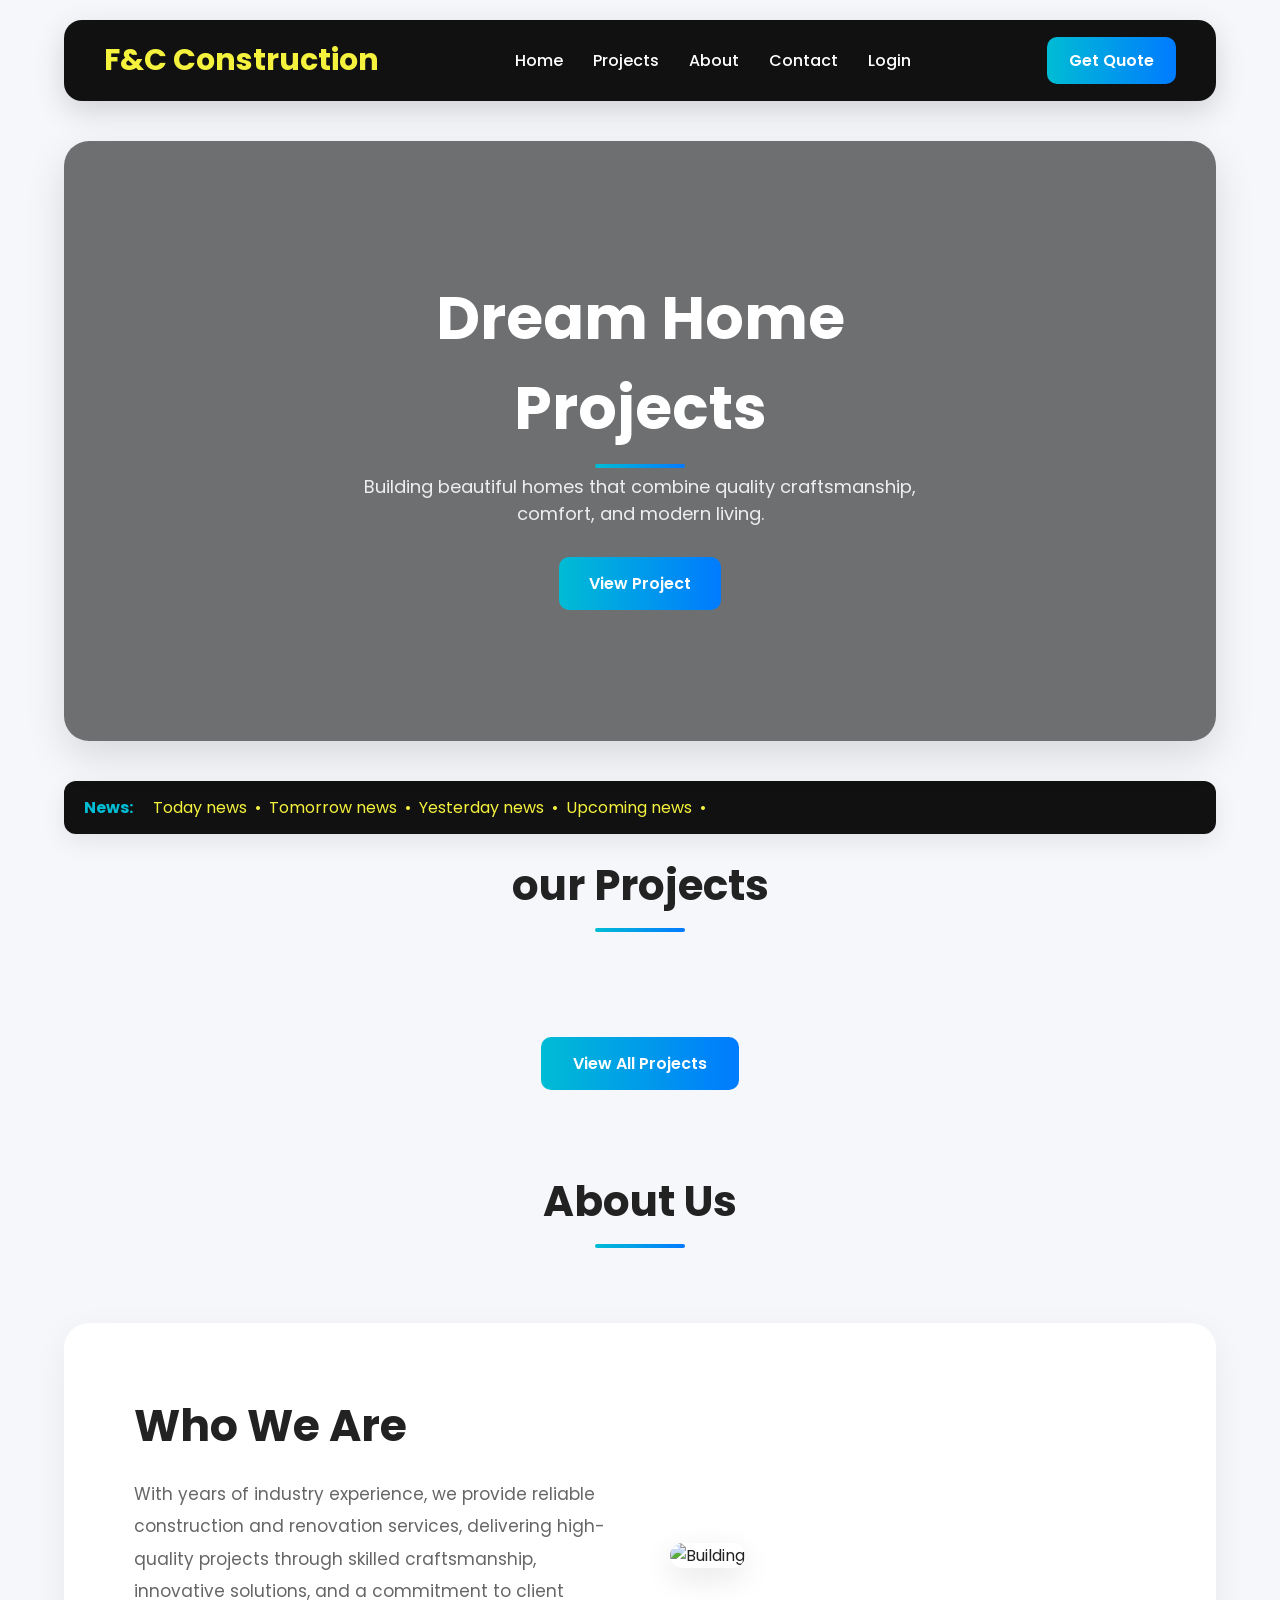
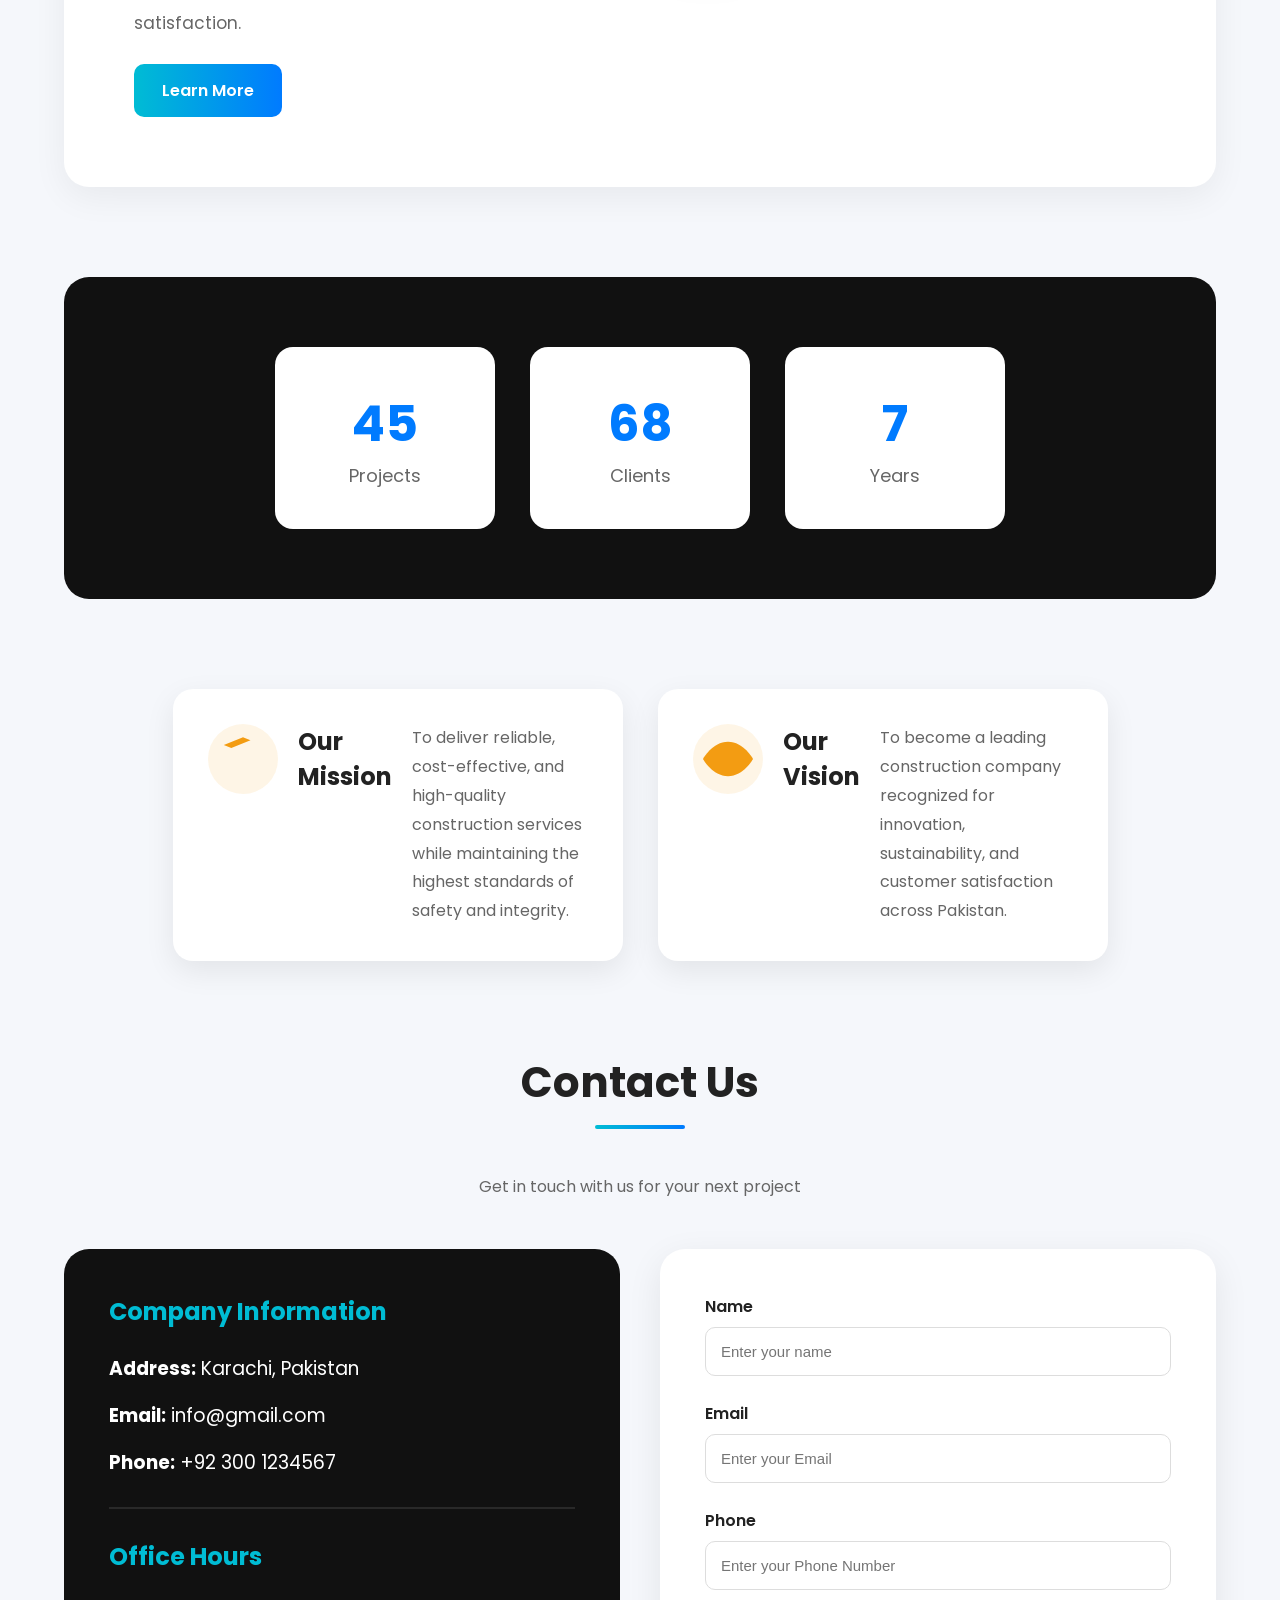
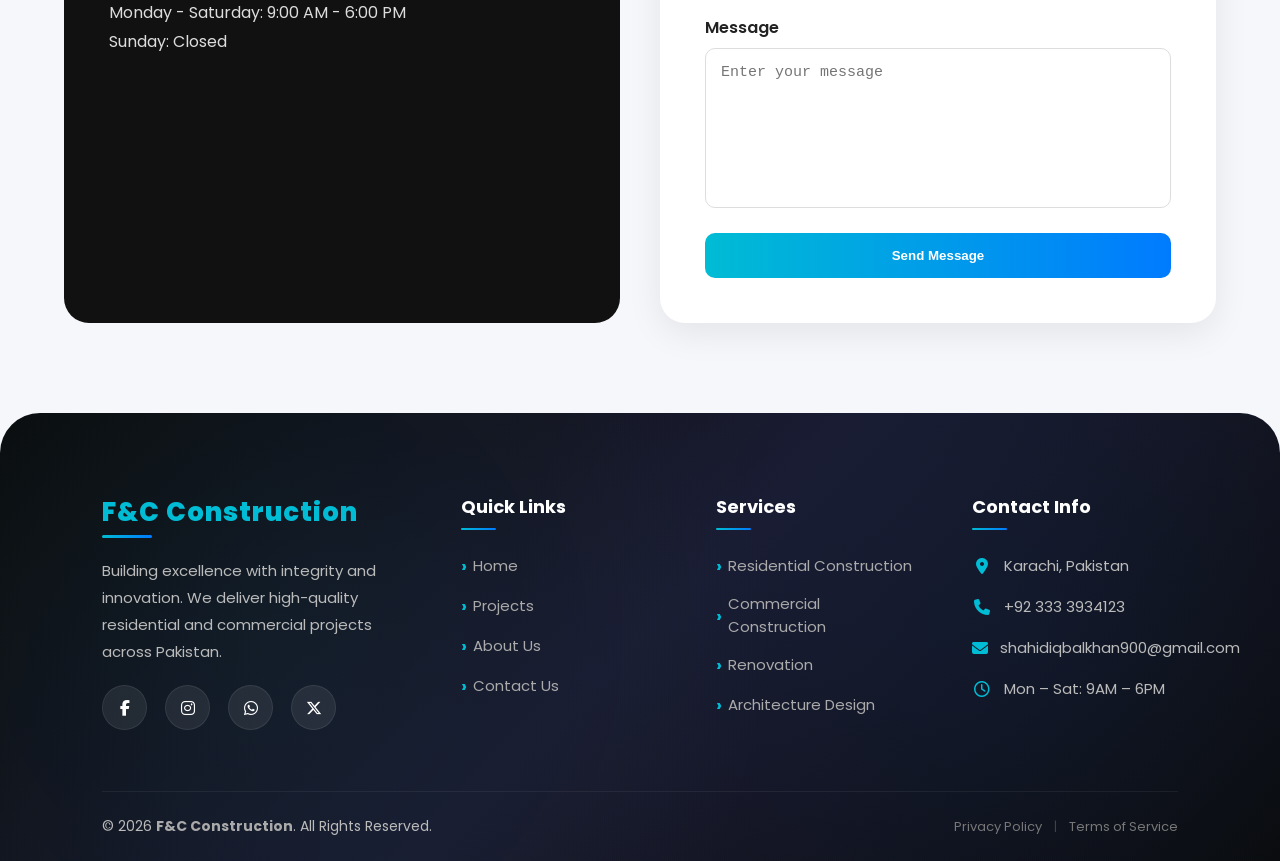
==== index.html @ 75acacaf "Add files via upload" ====
<!DOCTYPE html>
<html lang="en">
<head>
    <meta charset="UTF-8">
    <meta name="viewport" content="width=device-width, initial-scale=1.0">
    <link rel="stylesheet" href="https://cdnjs.cloudflare.com/ajax/libs/font-awesome/6.5.1/css/all.min.css">
    <link rel="stylesheet" href="css/style.css">
    <title>Document</title>
</head>
<body>
   <header class="header">

  <div class="logo">
    <a href="#">F&C Construction</a>
  </div>

  <nav class="nave-bar" id="mainNav">
    <ul>
      <li><a href="#home">Home</a></li>
      <li><a href="#our-Projects">Projects</a></li>
      <li><a href="#About-Us">About</a></li>
      <li><a href="#contect-us">Contact</a></li>
      <li id="adminNavItem" style="display:none"><a href="admin.html">Admin</a></li>
      <li id="loginNavItem"><a href="login.html" id="loginLink">Login</a></li>
      <li id="logoutNavItem" style="display:none"><a href="#" onclick="handleLogout(); return false;">Logout</a></li>
    </ul>
  </nav>

  <div class="header-btn">
    <a href="#contect-us" class="contact-btn">
      Get Quote
    </a>
  </div>

  <button class="hamburger" onclick="toggleNav()">&#9776;</button>

</header>

   <!--Hero Section start-->
    <div class="hero-container">
  <div class="carousel">

    <div class="slide active" style="background-image: url('img/building.jpg');">
      <div class="content">
        <h1>Dream Home Projects</h1>
        <p>Building beautiful homes that combine quality craftsmanship, comfort, and modern living.</p>
        <a href="#our-Projects" class="pro-btn">View Project</a>
      </div>
    </div>

    <div class="slide" style="background-image: url('img/tiling.jpg');">
      <div class="content">
        <h1>Premium Tiling Projects</h1>
        <p>Delivering flawless tile installations with precision, durability, and elegant design.</p>
        <a href="#our-Projects" class="pro-btn">View Project</a>
      </div>
    </div>

    <div class="slide" style="background-image: url('img/school.jpg');">
      <div class="content">
        <h1>Modern School Construction</h1>
        <p>Building safe, inspiring educational facilities that support learning and future growth.</p>
        <a href="#our-Projects" class="pro-btn">View Project</a>
      </div>
    </div>

    <div class="slide" style="background-image: url('img/style.jpg');">
      <div class="content">
        <h1>Elegant Home Decoration</h1>
        <p>Transforming living spaces with stylish designs, quality finishes, and lasting comfort.</p>
        <a href="#our-Projects" class="pro-btn">View Project</a>
      </div>
    </div>

    <div class="slide" style="background-image: url('img/home.jpg');">
      <div class="content">
        <h1>Modern Office Buildings</h1>
        <p>Creating efficient, professional workspaces designed for productivity and long-term value.</p>
        <a href="#our-Projects" class="pro-btn">View Project</a>
      </div>
    </div>

  </div>
</div>
    <!--Hero Section end-->
  <div class="news-ticker">
  <span class="label">News:</span>
  <div class="ticker-wrapper">
    <div class="ticker" id="newsTicker"></div>
  </div>
</div>

<!--Services section-->
<h1 id="our-Projects">our Projects</h1>
<div class="container-project" id="projectsContainer" data-limit="6"></div>
<div class="view-all-wrapper">
  <a href="projects.html" class="view-all-btn">View All Projects</a>
</div>


<h1 id="About-Us">About Us</h1>

<div class="container-about">
  <div class="left-side">
    <h2>Who We Are</h2>
    <p>
      With years of industry experience, we provide reliable construction and renovation services, delivering high-quality projects through skilled craftsmanship, innovative solutions, and a commitment to client satisfaction.
    </p>
    <a href="#" class="btn">Learn More</a>
  </div>

  <div class="right-side">
    <img src="img/building1.png" alt="Building">
  </div>

      
</div>

<div class="count">
  <div class="project">
    <h3 class="counter" data-target="100">0</h3>
    <p>Projects</p>
  </div>

  <div class="project">
    <h3 class="counter" data-target="150">0</h3>
    <p>Clients</p>
  </div>

  <div class="project">
    <h3 class="counter" data-target="15">0</h3>
    <p>Years</p>
  </div>
</div>

</div>

<div class="container-mission">

  <div class="card">
    <div class="icon">
      <!-- Mission Icon -->
      <svg xmlns="http://www.w3.org/2000/svg" width="50" height="50" fill="#f39c12" viewBox="0 0 16 16">
        <path d="M8.186 1.113a.5.5 0 0 0-.372 0L1.846 3.5l2.404.961L10.404 2l-2.218-.887z"/>
      </svg>
    </div>
    <h2>Our Mission</h2>
    <p>To deliver reliable, cost-effective, and high-quality construction services while maintaining the highest standards of safety and integrity.</p>
  </div>

  <div class="card">
    <div class="icon">
      <!-- Vision Icon -->
      <svg xmlns="http://www.w3.org/2000/svg" width="50" height="50" fill="#f39c12" viewBox="0 0 16 16">
        <path d="M16 8s-3-5.5-8-5.5S0 8 0 8s3 5.5 8 5.5S16 8 16 8z"/>
      </svg>
    </div>
    <h2>Our Vision</h2>
    <p>To become a leading construction company recognized for innovation, sustainability, and customer satisfaction across Pakistan.</p>
  </div>

</div>


<div class="contect-cont">

    <h1 id="contect-us">Contact Us</h1>
    <p>Get in touch with us for your next project</p>

    <!-- WRAPPER -->
    <div class="contact-box">

        <!-- RIGHT SIDE -->
        
        <div class="company-info">
            <h2>Company Information</h2>

            <h3><b>Address:</b> Karachi, Pakistan</h3>
            <h3><b>Email:</b> info@gmail.com</h3>
            <h3><b>Phone:</b> +92 300 1234567</h3>

            <hr>

            <h2>Office Hours</h2>
            <p>
                Monday - Saturday: 9:00 AM - 6:00 PM <br>
                Sunday: Closed
            </p>
        </div>

        <!-- LEFT SIDE -->
        <form class="contect-form" id="contactForm">

            <label>Name</label>
            <input type="text" id="name" placeholder="Enter your name">
            <small class="error" id="nameError"></small>

            <label>Email</label>
            <input type="email" id="email" placeholder="Enter your Email">
            <small class="error" id="emailError"></small>

            <label>Phone</label>
            <input type="text" id="phone" placeholder="Enter your Phone Number">
            <small class="error" id="phoneError"></small>

            <label>Message</label>
            <textarea id="message" placeholder="Enter your message"></textarea>
            <small class="error" id="messageError"></small>

            <button type="submit">Send Message</button>

        </form>

    </div>

</div>

<section class="main-footer">
  <div class="footer-bg"></div>
  <div class="footer-content">

    <div class="footer-col brand-col">
      <h2 class="footer-logo">F&C Construction</h2>
      <p class="footer-desc">Building excellence with integrity and innovation. We deliver high-quality residential and commercial projects across Pakistan.</p>
      <div class="social-icon">
        <a href="#"><i class="fa-brands fa-facebook-f"></i></a>
        <a href="#"><i class="fa-brands fa-instagram"></i></a>
        <a href="#"><i class="fa-brands fa-whatsapp"></i></a>
        <a href="#"><i class="fa-brands fa-x-twitter"></i></a>
      </div>
    </div>

    <div class="footer-col">
      <h3>Quick Links</h3>
      <ul>
        <li><a href="#home">Home</a></li>
        <li><a href="#our-Projects">Projects</a></li>
        <li><a href="#About-Us">About Us</a></li>
        <li><a href="#contect-us">Contact Us</a></li>
      </ul>
    </div>

    <div class="footer-col">
      <h3>Services</h3>
      <ul>
        <li><a href="#">Residential Construction</a></li>
        <li><a href="#">Commercial Construction</a></li>
        <li><a href="#">Renovation</a></li>
        <li><a href="#">Architecture Design</a></li>
      </ul>
    </div>

    <div class="footer-col contact-col">
      <h3>Contact Info</h3>
      <p><i class="fa-solid fa-location-dot"></i> Karachi, Pakistan</p>
      <p><i class="fa-solid fa-phone"></i> +92 333 3934123</p>
      <p><i class="fa-solid fa-envelope"></i> shahidiqbalkhan900@gmail.com</p>
      <p><i class="fa-regular fa-clock"></i> Mon – Sat: 9AM – 6PM</p>
    </div>

  </div>

  <div class="footer-bottom">
    <div class="footer-bottom-content">
      <p>&copy; 2026 <strong>F&C Construction</strong>. All Rights Reserved.</p>
      <div class="footer-bottom-links">
        <a href="privacy-policy.html">Privacy Policy</a>
        <span>|</span>
        <a href="terms-of-service.html">Terms of Service</a>
      </div>
    </div>
  </div>
</section>



<div class="news-modal-overlay" id="newsModalOverlay" onclick="if(event.target===this)closeNewsModal()">
  <div class="news-modal">
    <button class="news-modal-close" onclick="closeNewsModal()">&times;</button>
    <img id="newsModalImage" src="" alt="" style="display:none;width:100%;border-radius:12px;margin-bottom:20px;max-height:300px;object-fit:cover;">
    <h2 id="newsModalTitle"></h2>
    <p id="newsModalText"></p>
    <div id="newsModalLink" style="margin-top:15px;display:none;"></div>
  </div>
</div>

    <script src="js/script.js"></script>
</body>
</html>
---- css/style.css ----
@import url('https://fonts.googleapis.com/css2?family=Poppins:wght@300;400;500;600;700;800&display=swap');

/* =========================
   GLOBAL STYLING
========================= */

*{
    margin:0;
    padding:0;
    box-sizing:border-box;
    scroll-behavior:smooth;
}

body{
    font-family:'Poppins',sans-serif;
    background:#f5f7fb;
    color:#222;
    overflow-x:hidden;
}

/* =========================
   SECTION TITLE
========================= */

h1{
    text-align:center;
    font-size:42px;
    margin-bottom:60px;
    position:relative;
    color:#222;
    font-weight:700;
}

h1::after{
    content:"";
    position:absolute;

    width:90px;
    height:4px;

    background:linear-gradient(to right,#00bcd4,#007bff);

    left:50%;
    bottom:-15px;

    transform:translateX(-50%);
    border-radius:20px;
}

/* =========================
   HEADER
========================= */

.header{
    width:90%;
    margin:20px auto;

    background:#111;

    padding:18px 40px;

    border-radius:18px;

    display:flex;
    justify-content:space-between;
    align-items:center;

    position:sticky;
    top:15px;
    z-index:1000;

    box-shadow:0 10px 30px rgba(0,0,0,0.15);
}

/* Logo */

.logo a{
    text-decoration:none;
    font-size:30px;
    font-weight:700;
    color:#f5f23d;
}

/* Navbar */

.nave-bar ul{
    list-style:none;
    display:flex;
    gap:30px;
}

.nave-bar ul li a{
    text-decoration:none;
    color:white;
    font-size:16px;
    font-weight:500;
    transition:0.3s;
    position:relative;
}

.nave-bar ul li a::after{
    content:"";
    position:absolute;

    width:0%;
    height:2px;

    background:#00bcd4;

    left:0;
    bottom:-6px;

    transition:0.3s;
}

.nave-bar ul li a:hover::after{
    width:100%;
}

.nave-bar ul li a:hover{
    color:#00bcd4;
}

/* Header Button */

.contact-btn{
    text-decoration:none;

    padding:12px 22px;

    background:linear-gradient(to right,#00bcd4,#007bff);

    color:white;
    border-radius:10px;

    font-weight:600;

    transition:0.3s ease;
}

.contact-btn:hover{
    transform:translateY(-4px);
    box-shadow:0 10px 20px rgba(0,123,255,0.2);
}

/* =========================
   HERO SECTION
========================= */

.hero-container{
    width:90%;
    height:600px;

    margin:40px auto;

    border-radius:25px;

    overflow:hidden;

    position:relative;

    box-shadow:0 15px 40px rgba(0,0,0,0.12);
}

.carousel{
    width:100%;
    height:100%;
    position:relative;
}

.slide{
    position:absolute;

    width:100%;
    height:100%;

    background-size:cover;
    background-position:center;

    display:none;

    justify-content:center;
    align-items:center;
}

.slide.active{
    display:flex;
}

.slide::before{
    content:"";
    position:absolute;

    width:100%;
    height:100%;

    background:rgba(0,0,0,0.55);

    top:0;
    left:0;
}

.content{
    position:relative;
    z-index:2;

    text-align:center;

    color:white;

    max-width:700px;

    background:transparent;

    

    padding:50px;

    border-radius:25px;
}

.content h1{
    color:white;
    font-size:60px;
    margin-bottom:20px;
}

.content p{
    font-size:18px;
    margin-bottom:30px;
    color:#eee;
}

/* Hero Button */

.pro-btn{
    display:inline-block;

    text-decoration:none;

    padding:14px 30px;

    border-radius:10px;

    background:linear-gradient(to right,#00bcd4,#007bff);

    color:white;

    font-weight:600;

    transition:0.3s;
}

.pro-btn:hover{
    transform:translateY(-5px);
    box-shadow:0 12px 25px rgba(0,123,255,0.3);
}

/* =========================
   NEWS TICKER
========================= */

.news-ticker{
    width:90%;
    margin:20px auto;

    background:#111;
    color:white;

    padding:14px 20px;

    border-radius:12px;

    display:flex;
    align-items:center;
    gap:20px;

    box-shadow:0 8px 25px rgba(0,0,0,0.08);
}

.label{
    color:#00bcd4;
    font-weight:700;
}

.ticker-wrapper{
    overflow:hidden;
    flex:1;
}

.ticker{
    white-space:nowrap;
    display:inline-block;

    animation:scroll 50s linear infinite;

    color:#f5f23d;
}

@keyframes scroll{
    0%{
        transform:translateX(100%);
    }

    100%{
        transform:translateX(-100%);
    }
}

/* News Modal */
.news-modal-overlay {
    display: none;
    position: fixed;
    top: 0; left: 0; width: 100%; height: 100%;
    background: rgba(0,0,0,0.6);
    z-index: 9999;
    justify-content: center;
    align-items: center;
    padding: 20px;
}

.news-modal {
    background: white;
    max-width: 600px;
    width: 100%;
    padding: 35px;
    border-radius: 20px;
    position: relative;
    box-shadow: 0 20px 50px rgba(0,0,0,0.3);
    max-height: 80vh;
    overflow-y: auto;
}

.news-modal h2 {
    font-size: 24px;
    margin-bottom: 15px;
    color: #222;
}

.news-modal p {
    color: #555;
    line-height: 1.8;
    font-size: 15px;
}

.news-modal-close {
    position: absolute;
    top: 12px;
    right: 18px;
    background: none;
    border: none;
    font-size: 28px;
    cursor: pointer;
    color: #888;
    transition: 0.3s;
}

.news-modal-close:hover {
    color: #000;
}

/* =========================
   PROJECT SECTION
========================= */

.container-project{
    width:90%;
    margin:80px auto 40px;

    display:flex;
    justify-content:center;
    flex-wrap:wrap;

    gap:35px;
}

.view-all-wrapper {
    text-align: center;
    margin-bottom: 80px;
}

.view-all-btn {
    display: inline-block;
    text-decoration: none;
    padding: 14px 32px;
    border-radius: 10px;
    background: linear-gradient(to right, #00bcd4, #007bff);
    color: white;
    font-weight: 600;
    transition: 0.3s;
}

.view-all-btn:hover {
    transform: translateY(-4px);
    box-shadow: 0 10px 25px rgba(0,123,255,0.25);
}

/* Card */

.service{
    width:330px;

    background:white;

    border-radius:18px;

    overflow:hidden;

    box-shadow:0 10px 30px rgba(0,0,0,0.08);

    transition:0.4s ease;
}

.service:hover{
    transform:translateY(-12px);

    box-shadow:
    0 20px 40px rgba(0,0,0,0.12);
}

/* Image */

.service img{
    width:100%;
    height:230px;

    object-fit:cover;

    transition:0.5s;
}

.service:hover img{
    transform:scale(1.08);
}

/* Title */

.service h2:first-of-type{
    padding:20px 20px 5px;
    font-size:24px;
}

/* Description */

.service h2:nth-of-type(2){
    padding:0 20px;
    font-size:16px;
    color:#00bcd4;
}

/* Description */

.service .desc-wrap {
    padding: 0 20px;
    position: relative;
}

.service .desc-text {
    color: #666;
    line-height: 1.8;
    max-height: 90px;
    overflow: hidden;
    transition: max-height 0.4s ease;
    margin: 0;
    padding: 0;
}

.service .desc-text.open {
    max-height: 1000px;
}

.service .read-more-btn {
    background: none;
    border: none;
    color: #00bcd4;
    font-weight: 600;
    font-size: 13px;
    cursor: pointer;
    padding: 6px 0 0;
    display: inline-block;
    transition: 0.3s;
    font-family: 'Poppins', sans-serif;
}

.service .read-more-btn:hover {
    color: #007bff;
    transform: none !important;
}

/* Buttons row */

.service .btn-row {
    display: flex;
    gap: 10px;
    padding: 15px 20px 25px;
}

.service .btn-row button {
    margin: 0;
    padding: 11px 20px;
    border: none;
    border-radius: 10px;
    font-weight: 600;
    font-size: 13px;
    cursor: pointer;
    transition: 0.3s;
    font-family: 'Poppins', sans-serif;
}

.service .btn-row .view-btn {
    background: linear-gradient(to right,#00bcd4,#007bff);
    color: white;
    flex: 1;
}

.service .btn-row .view-btn:hover {
    transform: translateY(-3px);
}

.service .btn-row .view-btn i {
    margin-right: 6px;
}

/* =========================
   ABOUT SECTION
========================= */

.container-about{
    width:90%;
    margin:90px auto;

    display:flex;
    justify-content:space-between;
    align-items:center;

    gap:60px;

    background:white;

    padding:70px;

    border-radius:25px;

    box-shadow:0 10px 35px rgba(0,0,0,0.06);
}

/* Left Side */

.left-side{
    flex:1;
}

.left-side h2{
    font-size:44px;
    margin-bottom:20px;
}

.left-side p{
    font-size:17px;
    line-height:1.9;
    color:#666;
}

/* Button */

.btn{
    display:inline-block;

    margin-top:25px;

    text-decoration:none;

    padding:14px 28px;

    border-radius:10px;

    background:linear-gradient(to right,#00bcd4,#007bff);

    color:white;

    font-weight:600;

    transition:0.3s;
}

.btn:hover{
    transform:translateY(-5px);
}

/* Right Side */

.right-side{
    flex:1;
}

.right-side img{
    width:100%;

    border-radius:25px;

    box-shadow:0 10px 30px rgba(0,0,0,0.1);

    transition:0.4s;
}

.right-side img:hover{
    transform:scale(1.03);
}

/* =========================
   COUNT SECTION
========================= */

.count{
    width:90%;
    margin:80px auto;

    display:flex;
    justify-content:center;
    flex-wrap:wrap;

    gap:35px;

    padding:70px;

    background:#111;

    border-radius:25px;
}

/* Counter Card */

.project{
    width:220px;

    background:white;

    text-align:center;

    padding:40px 30px;

    border-radius:18px;

    transition:0.4s;
}

.project:hover{
    transform:translateY(-10px);
}

.project h3{
    font-size:50px;
    color:#007bff;
}

.project p{
    color:#666;
    font-size:18px;
}

/* =========================
   MISSION SECTION
========================= */

.container-mission{
    width:90%;
    margin:90px auto;

    display:flex;
    justify-content:center;
    flex-wrap:wrap;

    gap:35px;
}

/* Card */

.card{
    width:450px;

    background:white;

    padding:35px;

    border-radius:20px;

    display:flex;
    gap:20px;

    box-shadow:0 10px 30px rgba(0,0,0,0.08);

    transition:0.4s;
}

.card:hover{
    transform:translateY(-10px);
}

/* Icon */

.icon{
    min-width:70px;
    height:70px;

    background:rgba(243,156,18,0.1);

    display:flex;
    justify-content:center;
    align-items:center;

    border-radius:50%;
}

.card h2{
    margin-bottom:10px;
}

.card p{
    color:#666;
    line-height:1.8;
}

/* =========================
   CONTACT SECTION
========================= */

.contect-cont{
    width:90%;
    margin:90px auto;
}

/* Paragraph */

.contect-cont > p{
    text-align:center;
    color:#666;
    margin-bottom:50px;
}

/* Wrapper */

.contact-box{
    display:flex;
    gap:40px;
}

/* Company Info */

.company-info{
    width:50%;

    background:#111;

    color:white;

    padding:45px;

    border-radius:25px;
}

.company-info h2{
    color:#00bcd4;
    margin-bottom:25px;
}

.company-info h3{
    margin-bottom:18px;
    font-weight:400;
}

.company-info hr{
    margin:30px 0;
    border:1px solid rgba(255,255,255,0.1);
}

.company-info p{
    color:#ddd;
    line-height:1.8;
}

/* Form */

.contect-form{
    width:50%;

    background:white;

    padding:45px;

    border-radius:25px;

    display:flex;
    flex-direction:column;

    box-shadow:0 10px 35px rgba(0,0,0,0.08);
}

.contect-form label{
    margin-bottom:8px;
    font-weight:600;
}

.contect-form input,
.contect-form textarea{
    width:100%;

    padding:15px;

    margin-bottom:20px;

    border:1px solid #ddd;

    border-radius:10px;

    outline:none;

    font-size:15px;

    transition:0.3s;
}

.contect-form input:focus,
.contect-form textarea:focus{
    border-color:#00bcd4;

    box-shadow:0 0 10px rgba(0,188,212,0.2);
}

.contect-form textarea{
    height:160px;
    resize:none;
}

/* Button */

.contect-form button{
    padding:15px;

    border:none;

    border-radius:10px;

    background:linear-gradient(to right,#00bcd4,#007bff);

    color:white;

    font-weight:600;

    cursor:pointer;

    transition:0.3s;
}

.contect-form button:hover{
    transform:translateY(-4px);
}

/* Error */

.error{
    color:red;
    margin-top:-10px;
    margin-bottom:15px;
    font-size:14px;
}

/* =========================
   FOOTER
========================= */

.main-footer{
    position: relative;
    background: linear-gradient(135deg, #0a0a0a 0%, #1a1a2e 50%, #0a0a0a 100%);
    color:white;
    padding:80px 8% 0;
    border-top-left-radius:40px;
    border-top-right-radius:40px;
    overflow:hidden;
}

.footer-bg{
    position:absolute;
    top:0; left:0; width:100%; height:100%;
    background: radial-gradient(circle at 20% 50%, rgba(0,188,212,0.06) 0%, transparent 50%),
                radial-gradient(circle at 80% 50%, rgba(0,123,255,0.06) 0%, transparent 50%);
    pointer-events:none;
}

.footer-content{
    position:relative;
    display:flex;
    justify-content:space-between;
    flex-wrap:wrap;
    gap:50px;
    padding-bottom:60px;
    border-bottom:1px solid rgba(255,255,255,0.06);
}

.footer-col{
    flex:1;
    min-width:200px;
}

.brand-col{
    min-width:280px;
    flex:1.5;
}

.footer-logo{
    font-size:26px;
    font-weight:800;
    color:#f5f23d;
    margin-bottom:18px;
    letter-spacing:1px;
    position:relative;
    display:inline-block;
}

.footer-logo::after{
    content:"";
    position:absolute;
    bottom:-6px;
    left:0;
    width:50px;
    height:3px;
    background:linear-gradient(to right,#00bcd4,#007bff);
    border-radius:10px;
}

.footer-desc{
    color:#999;
    line-height:1.9;
    margin-bottom:20px;
    font-size:15px;
}

.footer-col h3{
    color:#fff;
    font-size:18px;
    font-weight:700;
    margin-bottom:22px;
    position:relative;
    padding-bottom:10px;
}

.footer-col h3::after{
    content:"";
    position:absolute;
    bottom:0;
    left:0;
    width:35px;
    height:2.5px;
    background:linear-gradient(to right,#00bcd4,#007bff);
    border-radius:10px;
}

.footer-col ul{
    list-style:none;
    padding:0;
}

.footer-col ul li{
    margin-bottom:13px;
}

.footer-col ul li a{
    text-decoration:none;
    color:#aaa;
    font-size:15px;
    transition:0.3s;
    display:inline-flex;
    align-items:center;
    gap:6px;
}

.footer-col ul li a::before{
    content:"›";
    font-size:18px;
    font-weight:700;
    color:#00bcd4;
    transition:0.3s;
}

.footer-col ul li a:hover{
    color:#00bcd4;
    padding-left:5px;
}

/* Contact column */

.contact-col p{
    color:#aaa;
    margin-bottom:14px;
    font-size:15px;
    display:flex;
    align-items:center;
    gap:12px;
}

.contact-col p i{
    width:20px;
    color:#00bcd4;
    font-size:16px;
    text-align:center;
}

/* Social Icons */

.social-icon{
    display:flex;
    gap:12px;
    margin-top:20px;
}

.social-icon a{
    width:44px;
    height:44px;
    display:flex;
    justify-content:center;
    align-items:center;
    background:rgba(255,255,255,0.06);
    border-radius:50%;
    color:white;
    text-decoration:none;
    transition:0.3s;
    border:1px solid rgba(255,255,255,0.08);
    font-size:16px;
}

.social-icon a:hover{
    transform:translateY(-5px);
    border-color:transparent;
}

.social-icon a:nth-child(1):hover{
    background:#1877f2;
    box-shadow:0 5px 20px rgba(24,119,242,0.3);
}

.social-icon a:nth-child(2):hover{
    background:linear-gradient(45deg,#f09433,#e6683c,#dc2743,#cc2366,#bc1888);
    box-shadow:0 5px 20px rgba(225,48,108,0.3);
}

.social-icon a:nth-child(3):hover{
    background:#25d366;
    box-shadow:0 5px 20px rgba(37,211,102,0.3);
}

.social-icon a:nth-child(4):hover{
    background:#000;
    box-shadow:0 5px 20px rgba(0,0,0,0.3);
}

/* Footer bottom bar */

.footer-bottom{
    position:relative;
    padding:22px 0;
}

.footer-bottom-content{
    display:flex;
    justify-content:space-between;
    align-items:center;
    flex-wrap:wrap;
    gap:15px;
}

.footer-bottom-content p{
    color:#777;
    font-size:14px;
}

.footer-bottom-content p strong{
    color:#aaa;
}

.footer-bottom-links{
    display:flex;
    gap:12px;
    align-items:center;
}

.footer-bottom-links a{
    text-decoration:none;
    color:#777;
    font-size:13px;
    transition:0.3s;
}

.footer-bottom-links a:hover{
    color:#00bcd4;
}

.footer-bottom-links span{
    color:#444;
    font-size:12px;
}

/* Columns */

.footer-co-info,
.quick-links,
.footer-contect{
    flex:1;
    min-width:250px;
}

/* Titles */

.main-footer h2{
    color:#00bcd4;
    margin-bottom:25px;
}

/* Paragraph */

.main-footer p{
    color:#bbb;
    line-height:1.8;
}

/* Social */

.social-icon{
    display:flex;
    gap:18px;
    margin-top:20px;
}

.social-icon a{
    width:45px;
    height:45px;

    display:flex;
    justify-content:center;
    align-items:center;

    background:rgba(255,255,255,0.08);

    border-radius:50%;

    color:white;

    text-decoration:none;

    transition:0.3s;
}

.social-icon a:hover{
    transform:translateY(-5px);
}

.social-icon a:nth-child(1):hover{
    background:#1877f2;
}

.social-icon a:nth-child(2):hover{
    background:#e4405f;
}

.social-icon a:nth-child(3):hover{
    background:#25d366;
}

.social-icon a:nth-child(4):hover{
    background:#000;
}

/* Footer Links */

.quick-links ul{
    list-style:none;
}

.quick-links ul li{
    margin-bottom:16px;
}

.quick-links ul li a{
    text-decoration:none;
    color:#bbb;

    transition:0.3s;
}

.quick-links ul li a:hover{
    color:#00bcd4;
    padding-left:8px;
}

/* Copyright */

.copy-right{
    background:#000;

    text-align:center;

    padding:20px;

    color:#aaa;
}

/* =========================
   HAMBURGER MENU
========================= */

.hamburger {
    display: none;
    background: none;
    border: none;
    font-size: 28px;
    color: white;
    cursor: pointer;
    padding: 5px;
}

/* =========================
   RESPONSIVE
========================= */

@media(max-width:992px){

    .header {
        flex-wrap: wrap;
        padding: 15px 20px;
    }

    .hamburger {
        display: block;
        order: 3;
    }

    .nave-bar {
        order: 4;
        width: 100%;
        display: none;
    }

    .nave-bar.open {
        display: block;
    }

    .nave-bar ul {
        flex-direction: column;
        gap: 0;
        padding-top: 15px;
    }

    .nave-bar ul li {
        width: 100%;
    }

    .nave-bar ul li a {
        display: block;
        padding: 12px 0;
        border-top: 1px solid rgba(255,255,255,0.06);
    }

    .header-btn {
        order: 2;
        display: none;
    }

    h1 {
        font-size: 32px;
        margin-bottom: 40px;
    }

    .container-about,
    .contact-box{
        flex-direction:column;
    }

    .container-about {
        padding: 40px 25px;
        gap: 30px;
    }

    .company-info,
    .contect-form{
        width:100%;
    }

    .content h1{
        font-size:40px;
    }
}

@media(max-width:768px){

    .hero-container{
        height:350px;
    }

    .content{
        width:95%;
        padding:25px;
    }

    .content h1{
        font-size:28px;
    }

    .content p {
        font-size: 15px;
    }

    .left-side h2{
        font-size:28px;
    }

    .left-side p {
        font-size: 15px;
    }

    .service {
        width: 100%;
        max-width: 400px;
    }

    .service img {
        height: 200px;
    }

    .service h2:first-of-type {
        font-size: 20px;
    }

    .count{
        padding:30px 15px;
    }

    .project {
        width: 100%;
        max-width: 300px;
        padding: 30px 20px;
    }

    .project h3 {
        font-size: 36px;
    }

    .card{
        width:100%;
        flex-direction:column;
    }

    .card {
        max-width: 100%;
    }

    .footer-content {
        flex-direction: column;
        gap: 30px;
    }

    .brand-col {
        min-width: auto;
    }

    .footer-bottom-content {
        flex-direction: column;
        text-align: center;
    }

    .container-project {
        gap: 25px;
    }

    .news-ticker {
        flex-direction: column;
        gap: 10px;
        text-align: center;
    }

    .ticker {
        animation-duration: 40s;
    }

    .detail-page {
        padding: 25px 15px !important;
        margin: 30px auto 60px !important;
    }

    .detail-page h1 {
        font-size: 24px !important;
    }

    .detail-page .project-gallery .project-image {
        width: 100% !important;
    }
}

@media(max-width:480px) {
    .header {
        padding: 12px 15px;
    }

    .logo a {
        font-size: 22px;
    }

    .contact-btn {
        padding: 10px 16px;
        font-size: 13px;
    }

    h1 {
        font-size: 26px;
    }

    .content h1 {
        font-size: 22px;
    }

    .hero-container {
        height: 300px;
        margin: 20px auto;
        border-radius: 16px;
    }

    .content {
        padding: 18px;
    }

    .content p {
        font-size: 13px;
    }

    .pro-btn {
        padding: 11px 22px;
        font-size: 13px;
    }

    .left-side h2 {
        font-size: 24px;
    }

    .news-modal {
        padding: 25px 20px;
    }

    .news-modal h2 {
        font-size: 20px;
    }

    .footer-col {
        min-width: auto;
    }

    .detail-page {
        padding: 20px 12px !important;
    }

    .detail-page .doc-btn {
        width: 100%;
        justify-content: center;
    }
}
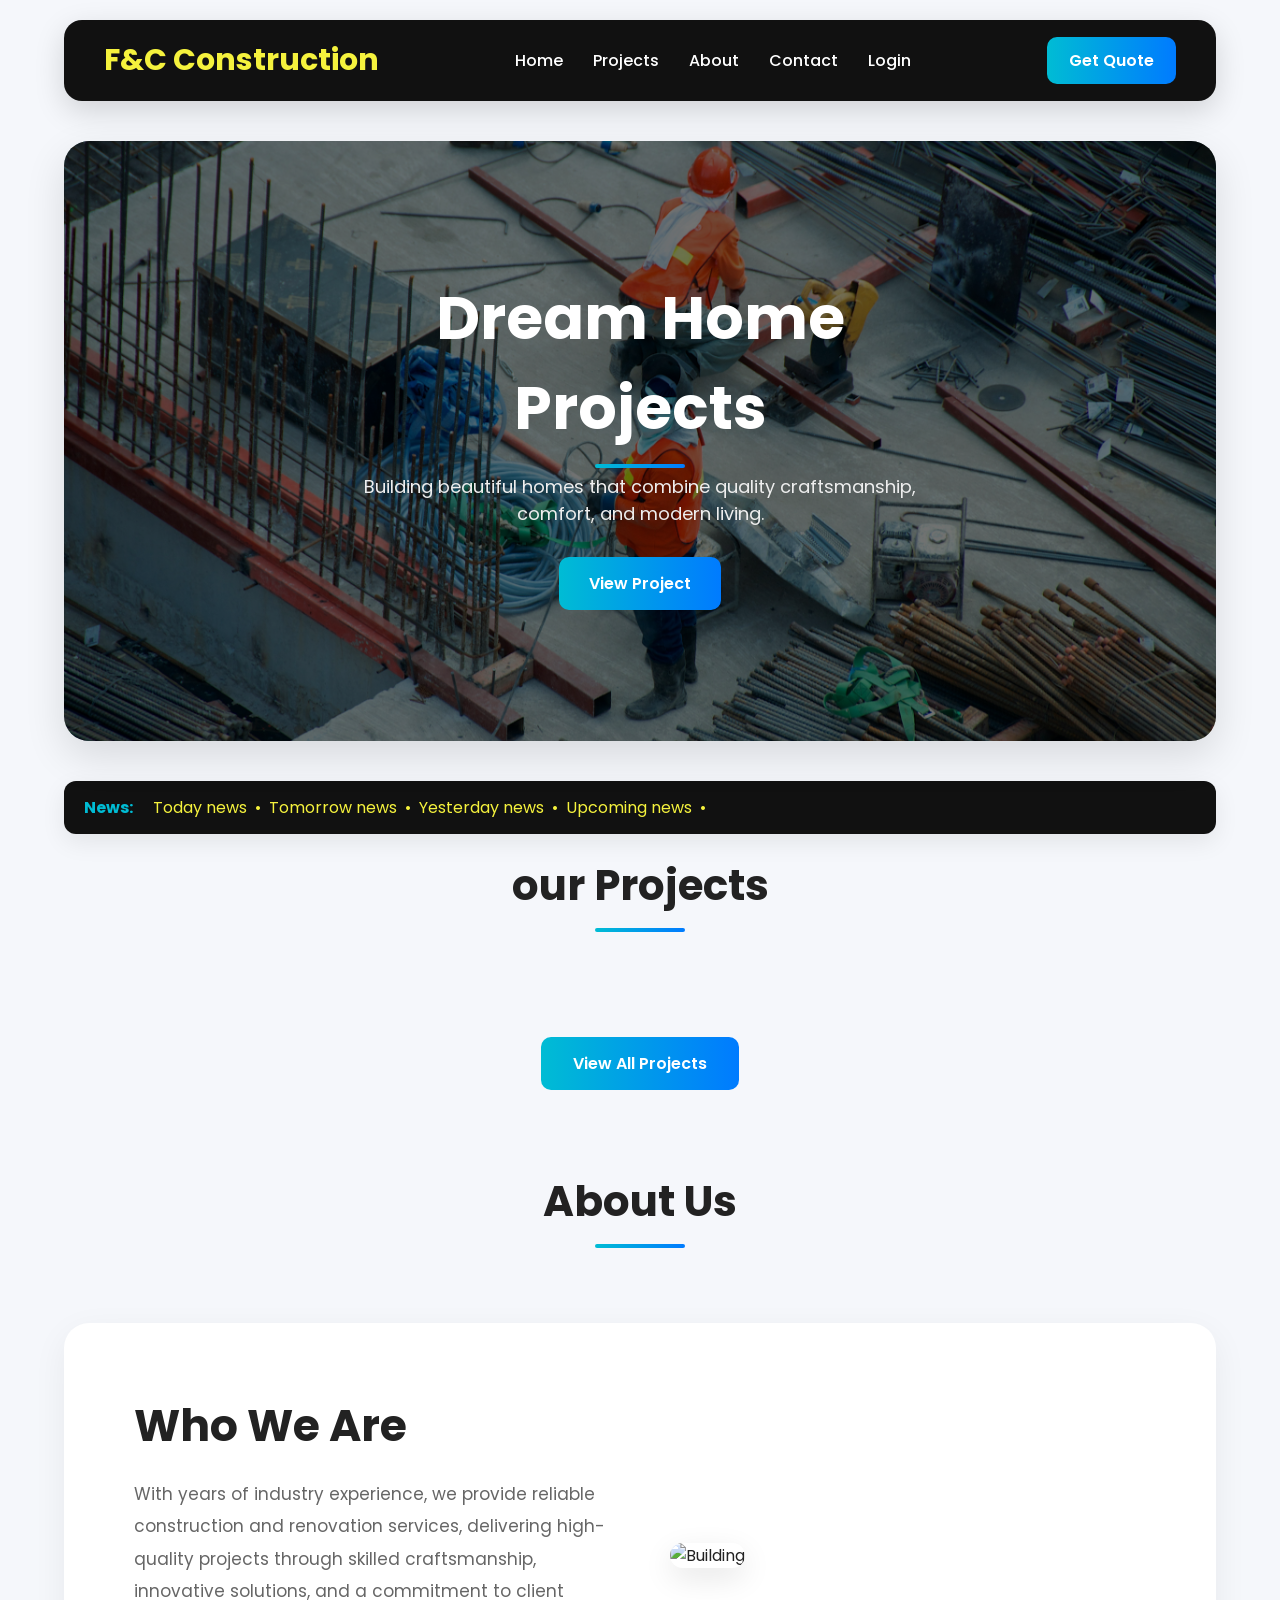
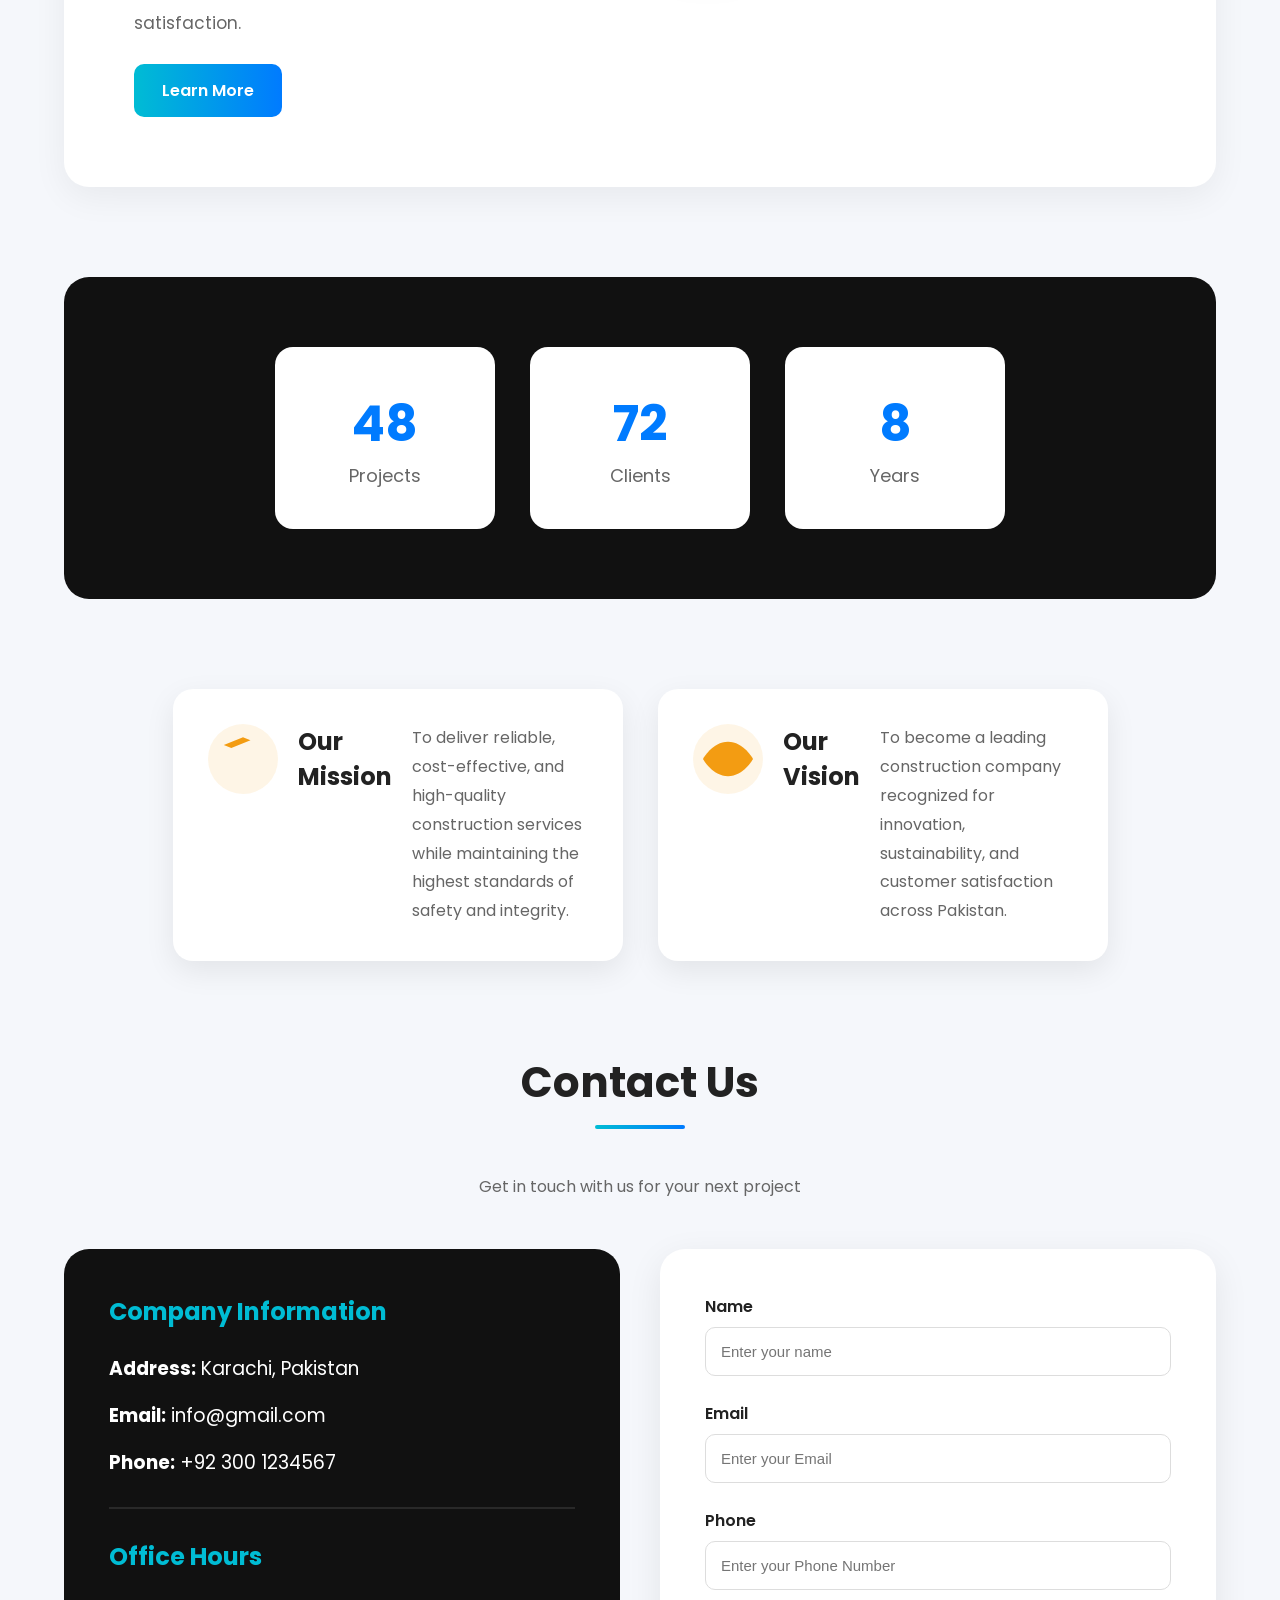
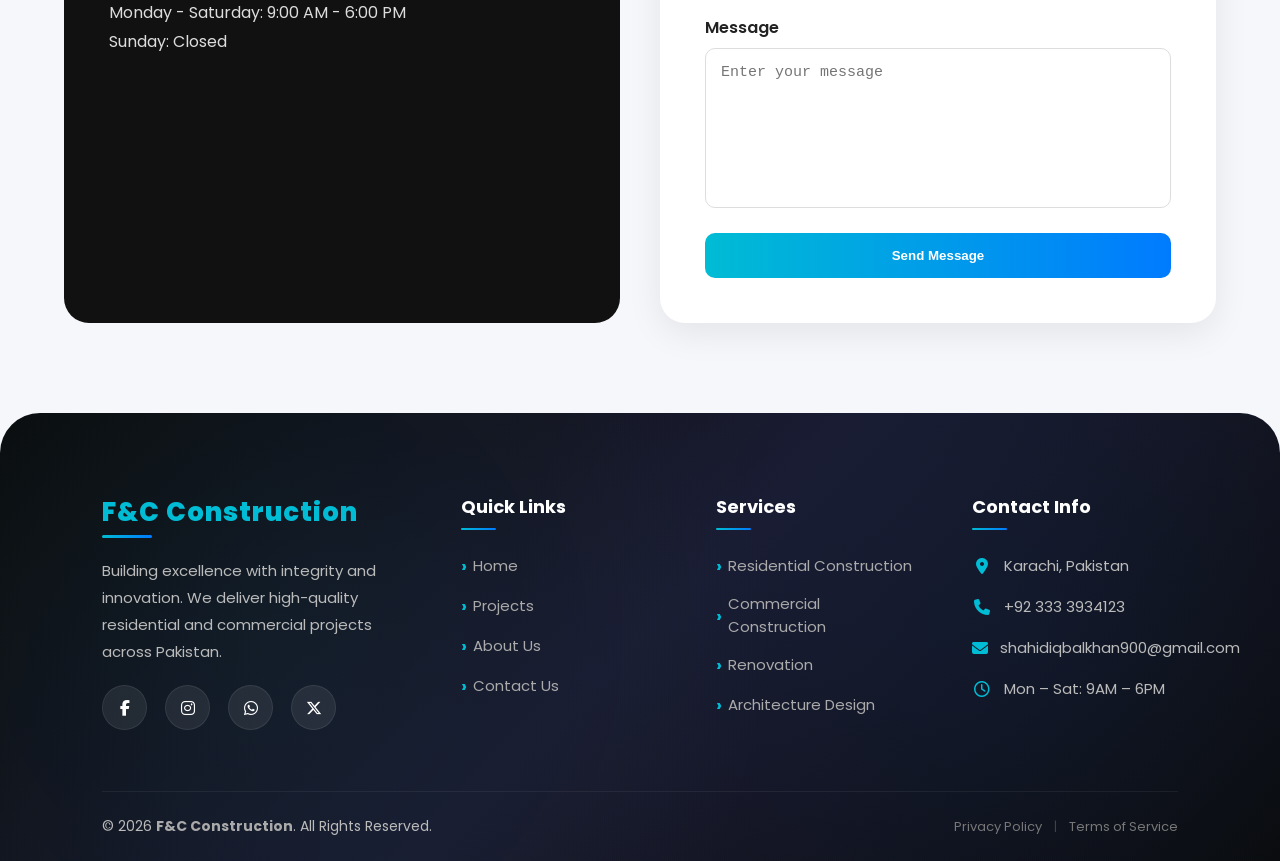
==== commit f5c95377: "Update index.html" ====
--- a/index.html
+++ b/index.html
@@ -5,7 +5,7 @@
     <meta name="viewport" content="width=device-width, initial-scale=1.0">
     <link rel="stylesheet" href="https://cdnjs.cloudflare.com/ajax/libs/font-awesome/6.5.1/css/all.min.css">
     <link rel="stylesheet" href="css/style.css">
-    <title>Document</title>
+    <title>F&C Company</title>
 </head>
 <body>
    <header class="header">
@@ -286,4 +286,4 @@
 
     <script src="js/script.js"></script>
 </body>
-</html>+</html>
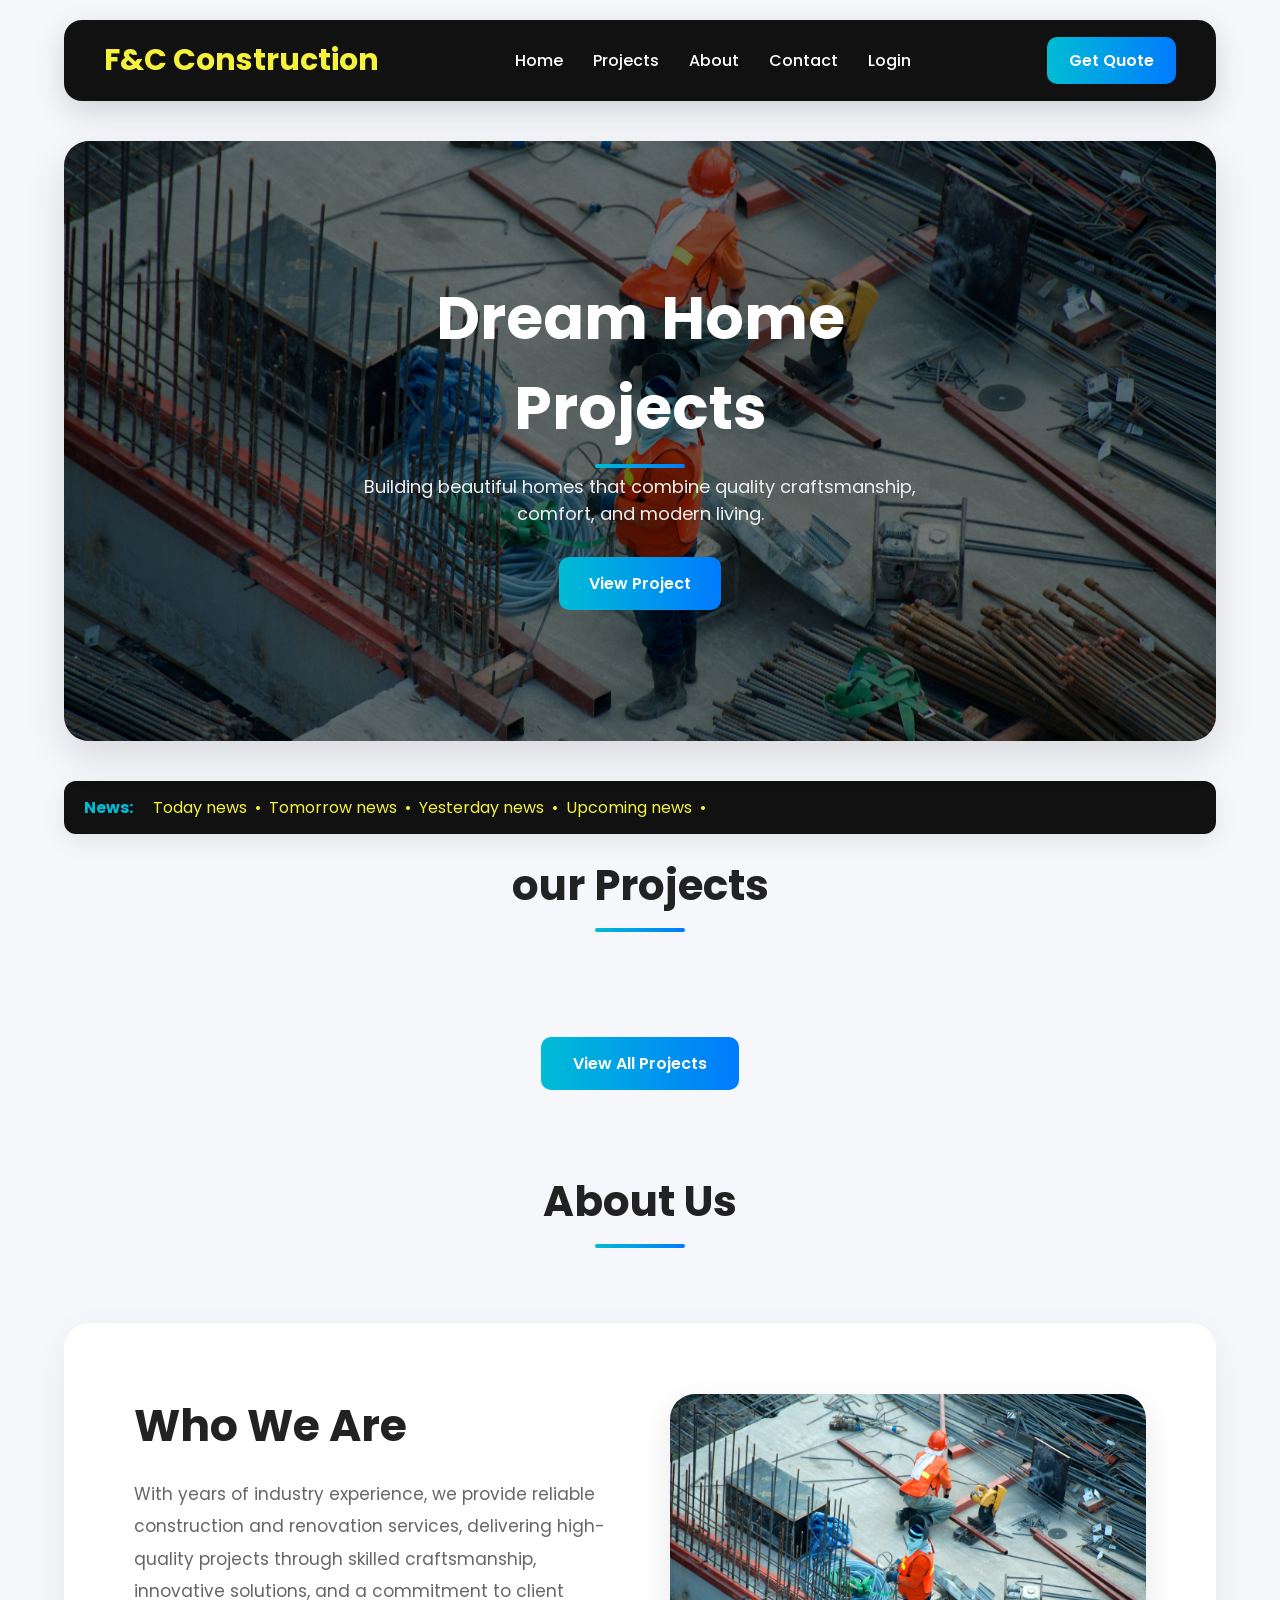
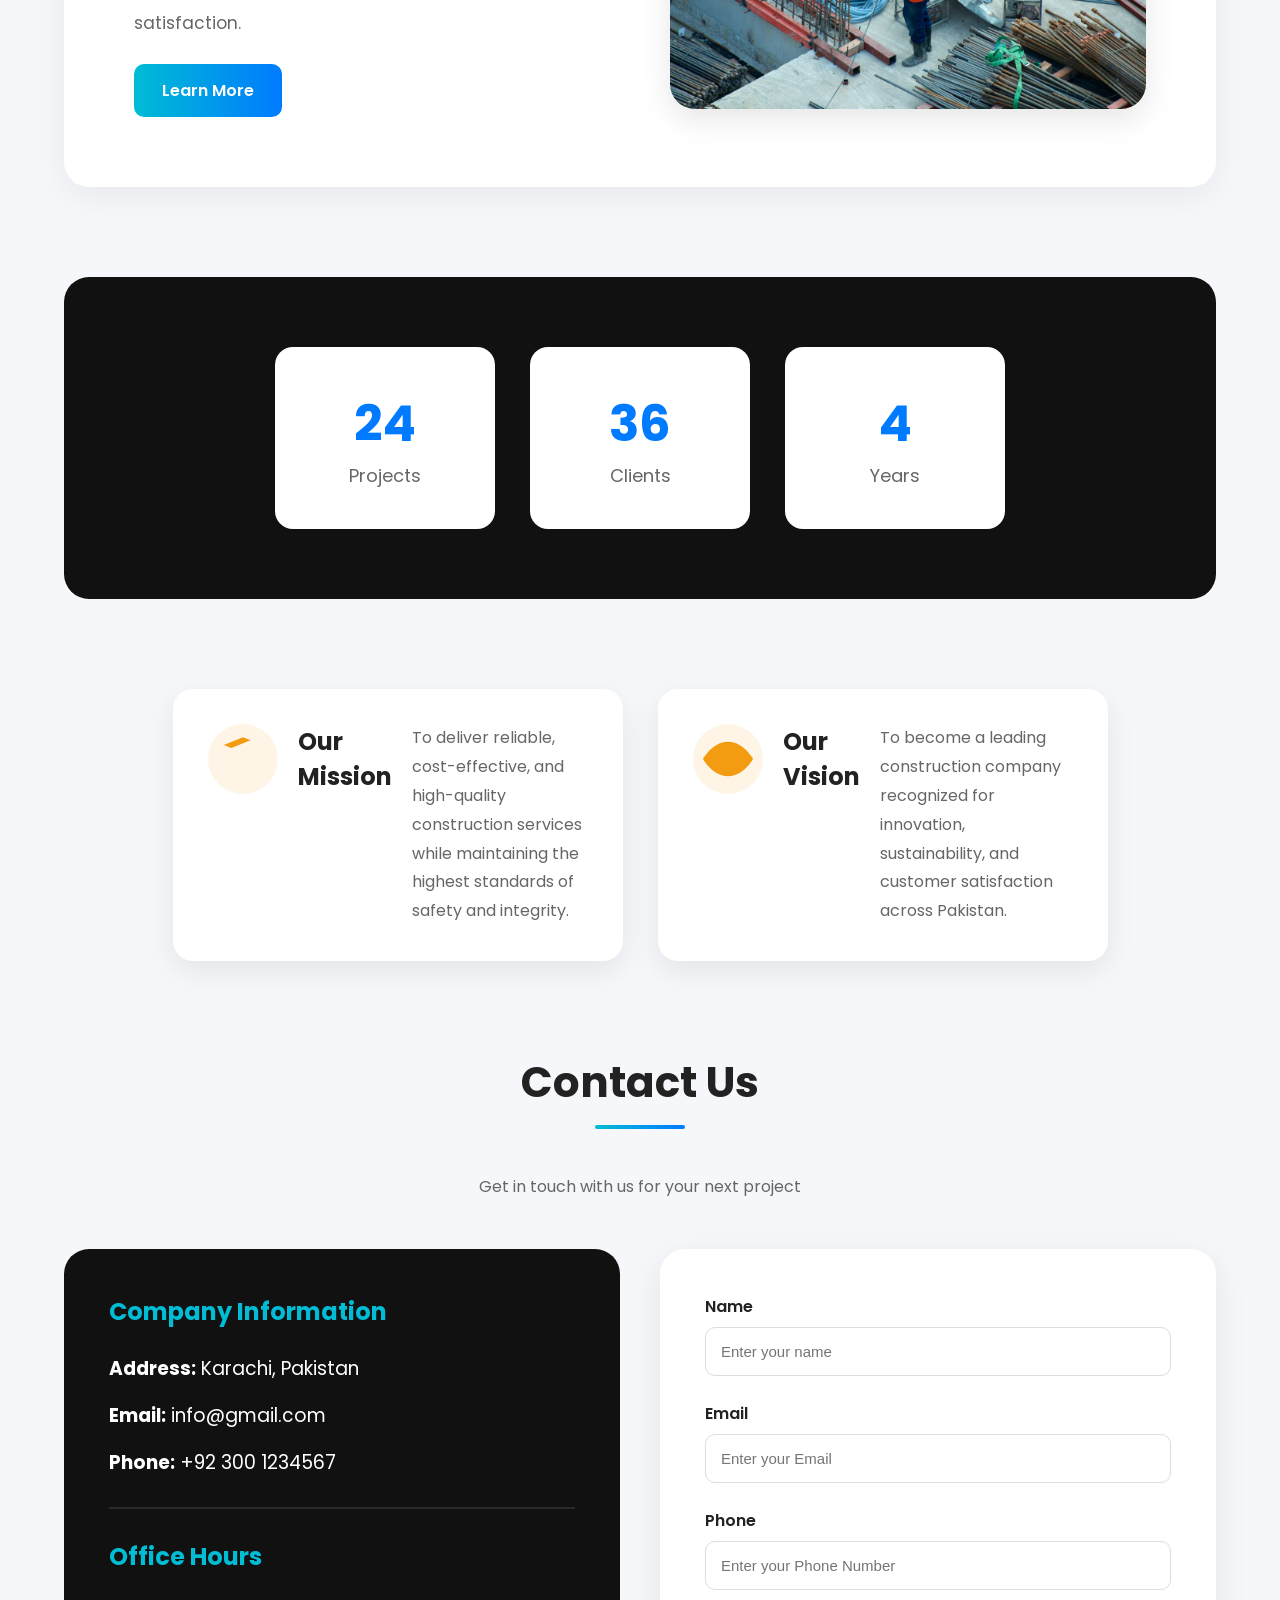
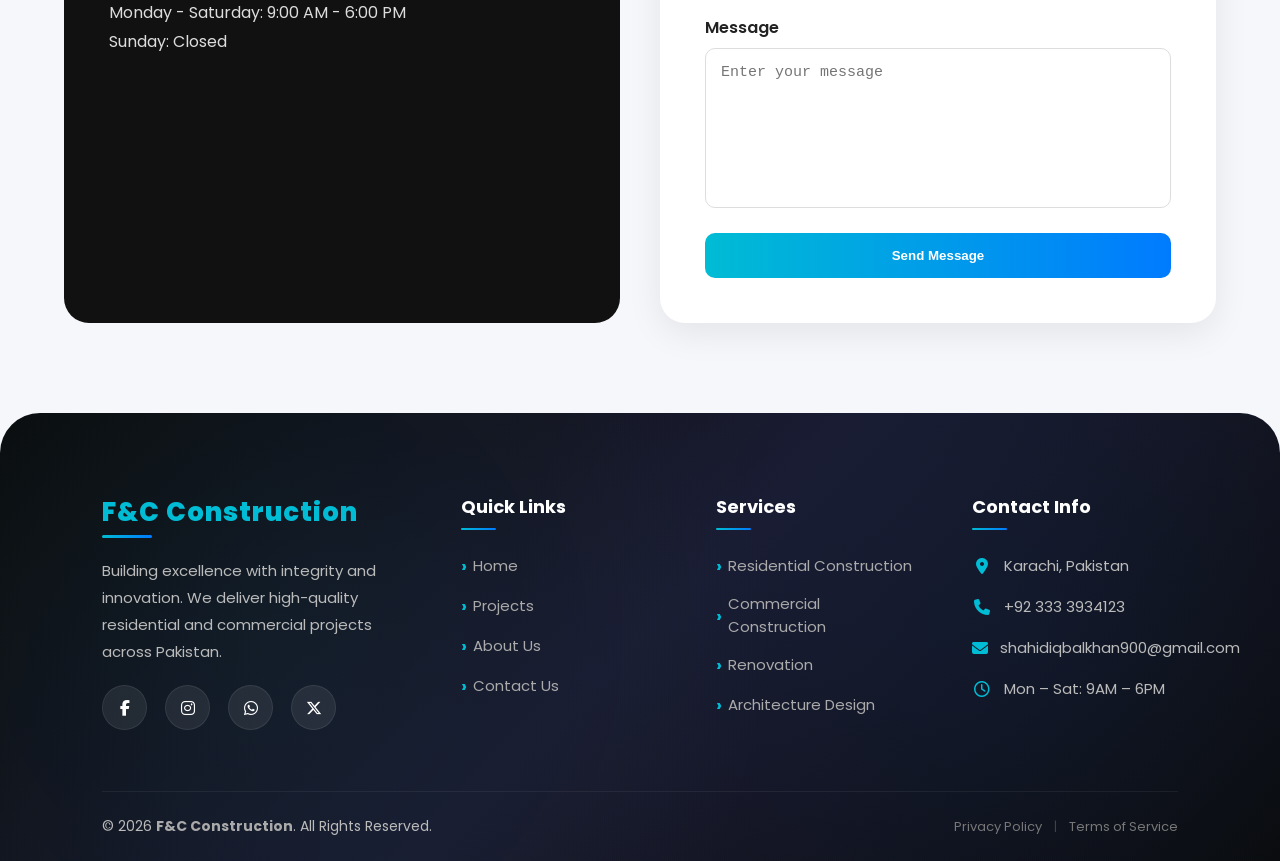
==== commit 26dd5b03: "Update index.html" ====
--- a/index.html
+++ b/index.html
@@ -110,7 +110,7 @@
   </div>
 
   <div class="right-side">
-    <img src="img/building1.png" alt="Building">
+    <img src="img/building.jpg" alt="Building">
   </div>
 
       
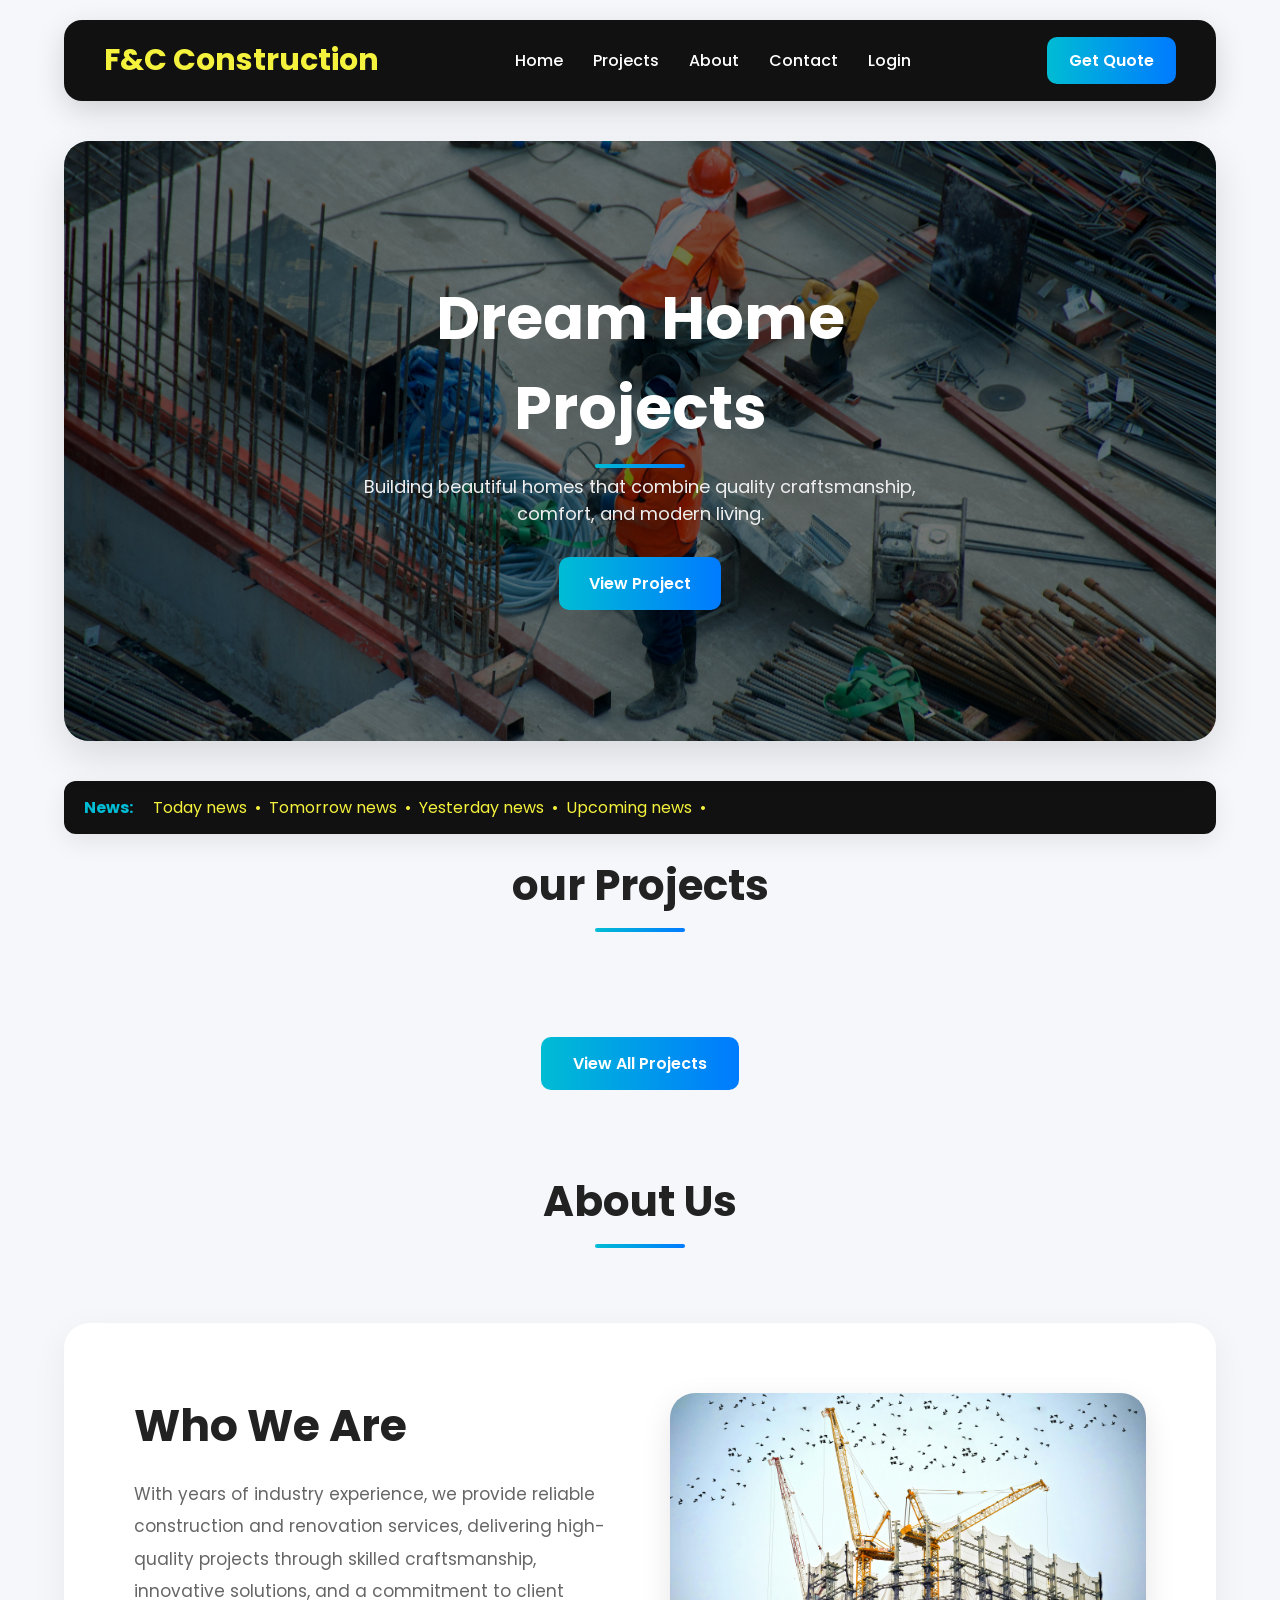
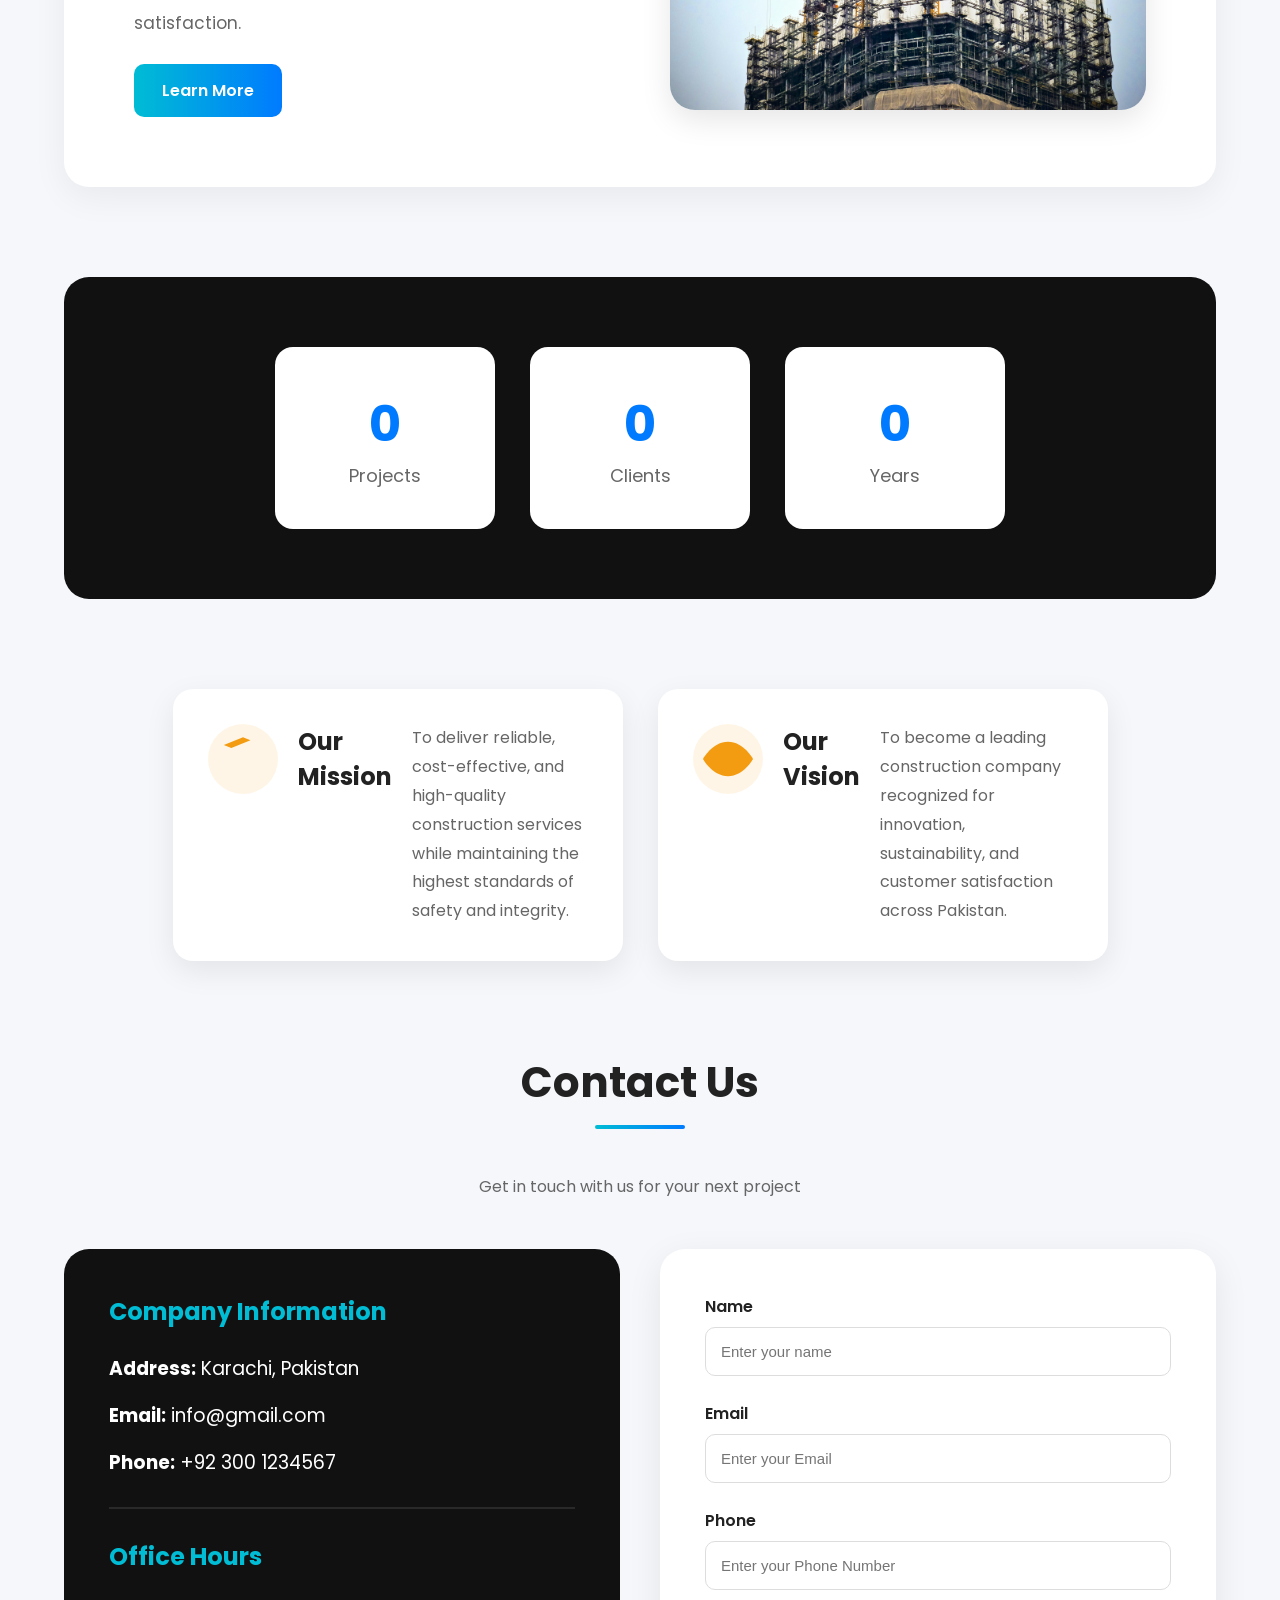
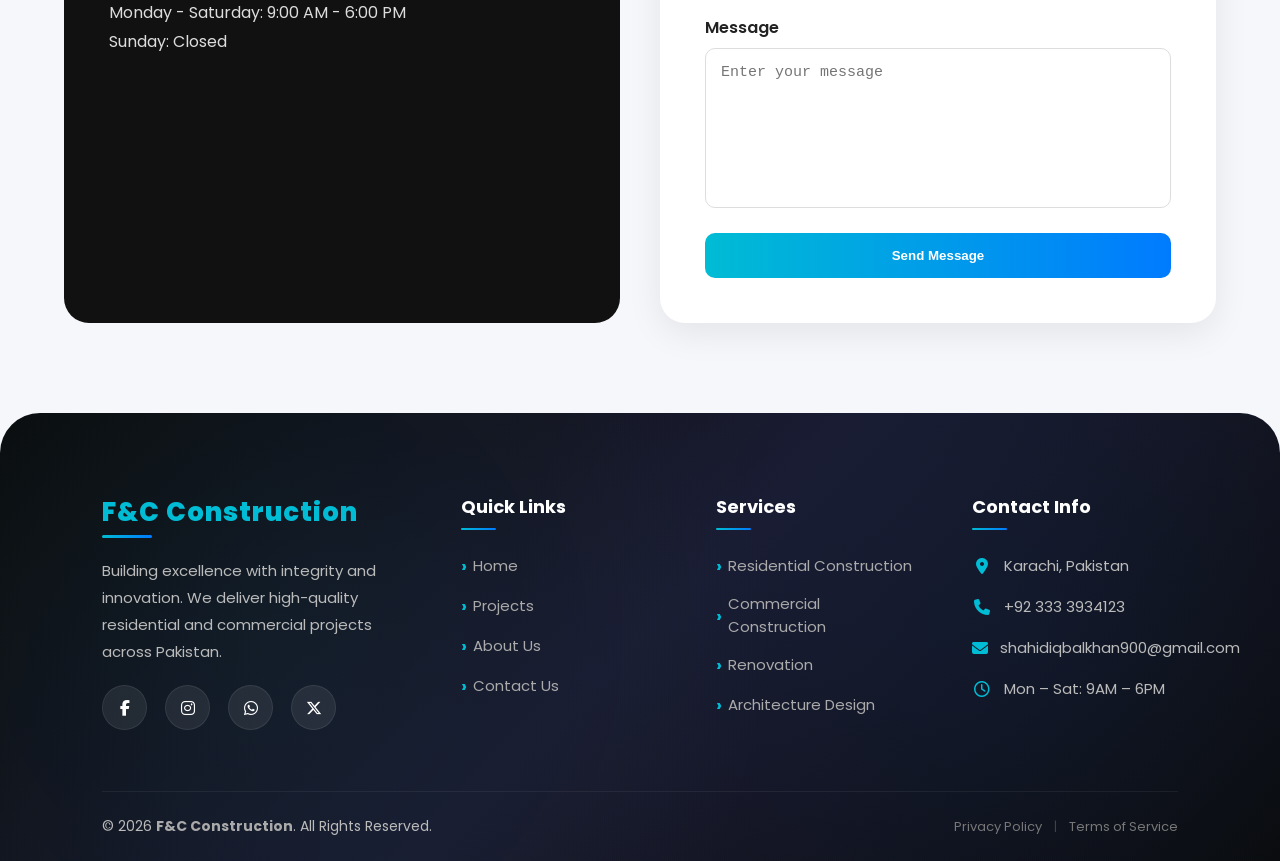
==== commit efa0ef28: "Update index.html" ====
--- a/index.html
+++ b/index.html
@@ -110,7 +110,7 @@
   </div>
 
   <div class="right-side">
-    <img src="img/building.jpg" alt="Building">
+    <img src="img/constr.jpg" alt="Building">
   </div>
 
       
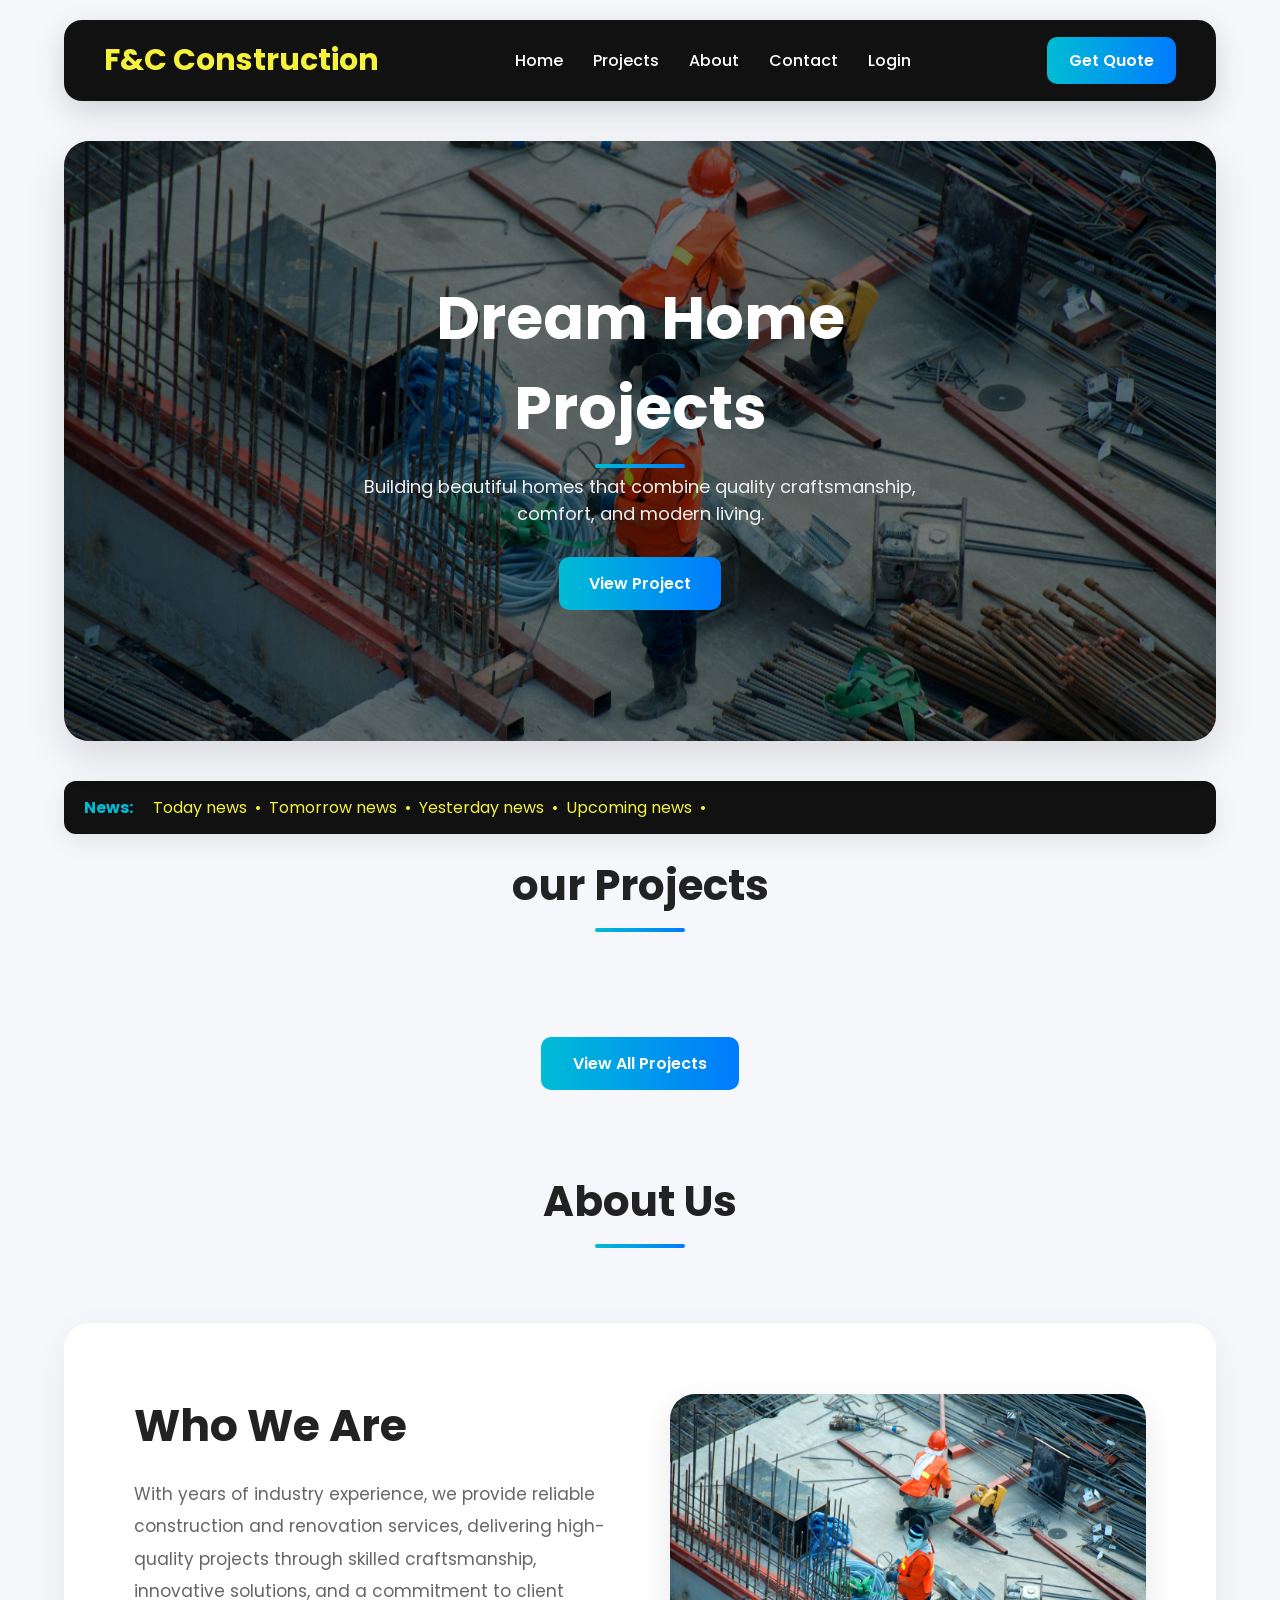
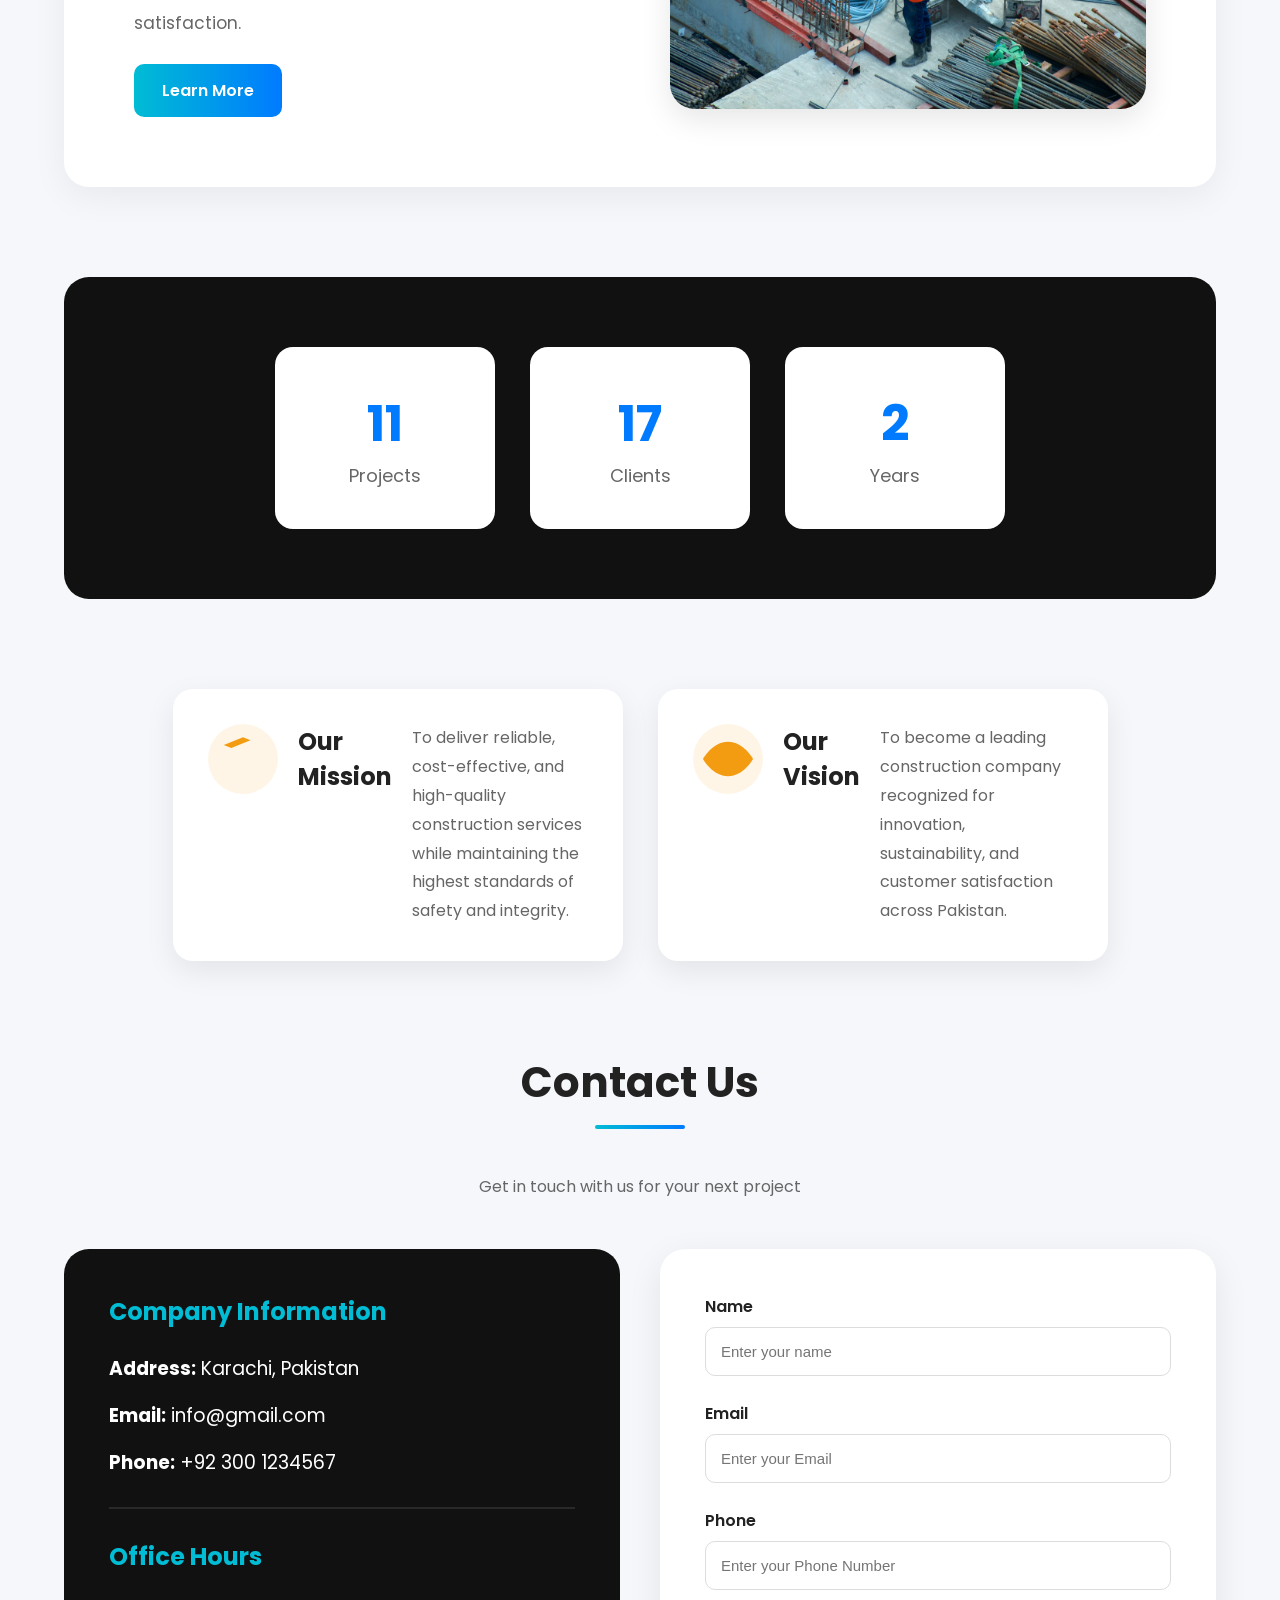
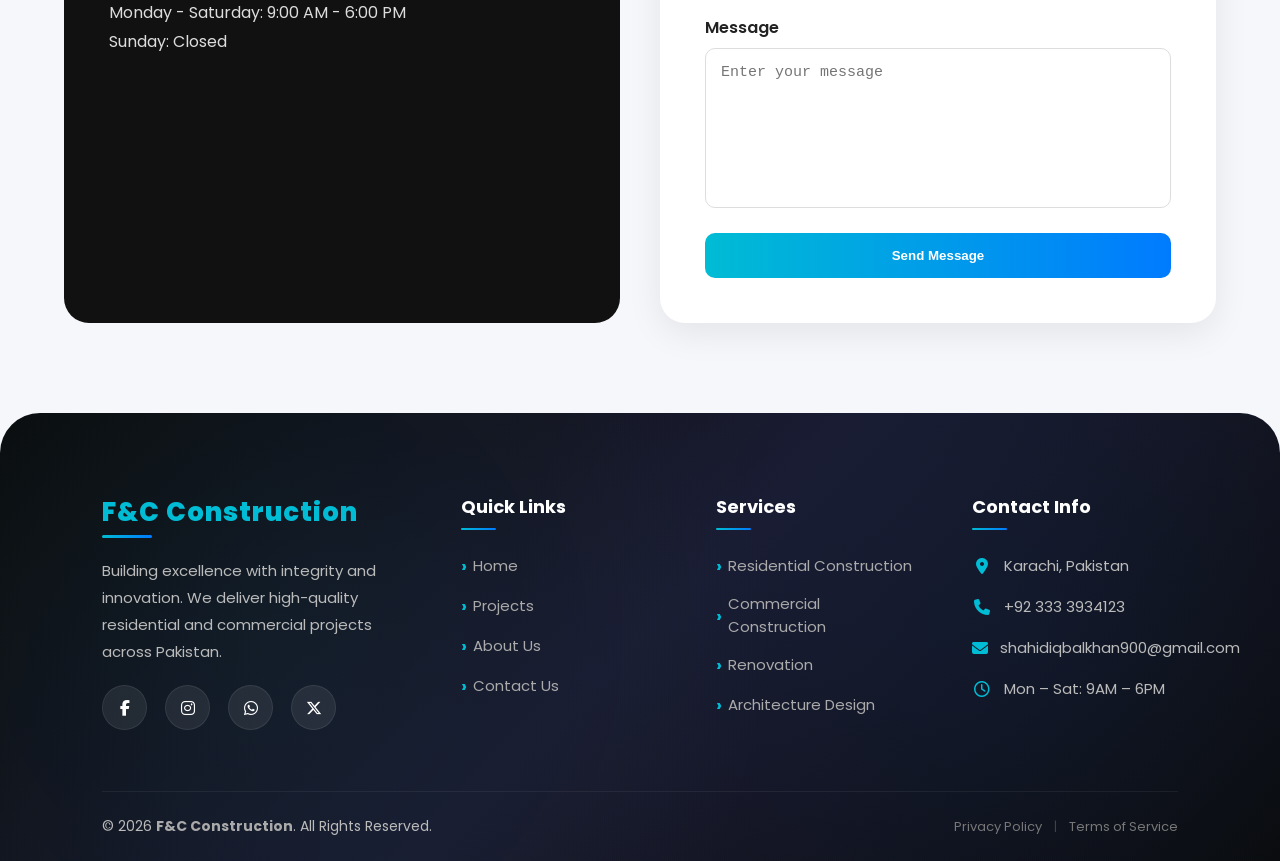
==== commit 639616d5: "Update index.html" ====
--- a/index.html
+++ b/index.html
@@ -5,7 +5,7 @@
     <meta name="viewport" content="width=device-width, initial-scale=1.0">
     <link rel="stylesheet" href="https://cdnjs.cloudflare.com/ajax/libs/font-awesome/6.5.1/css/all.min.css">
     <link rel="stylesheet" href="css/style.css">
-    <title>F&C Company</title>
+    <title>Document</title>
 </head>
 <body>
    <header class="header">
@@ -110,7 +110,7 @@
   </div>
 
   <div class="right-side">
-    <img src="img/constr.jpg" alt="Building">
+    <img src="img/building.jpg" alt="Building">
   </div>
 
       
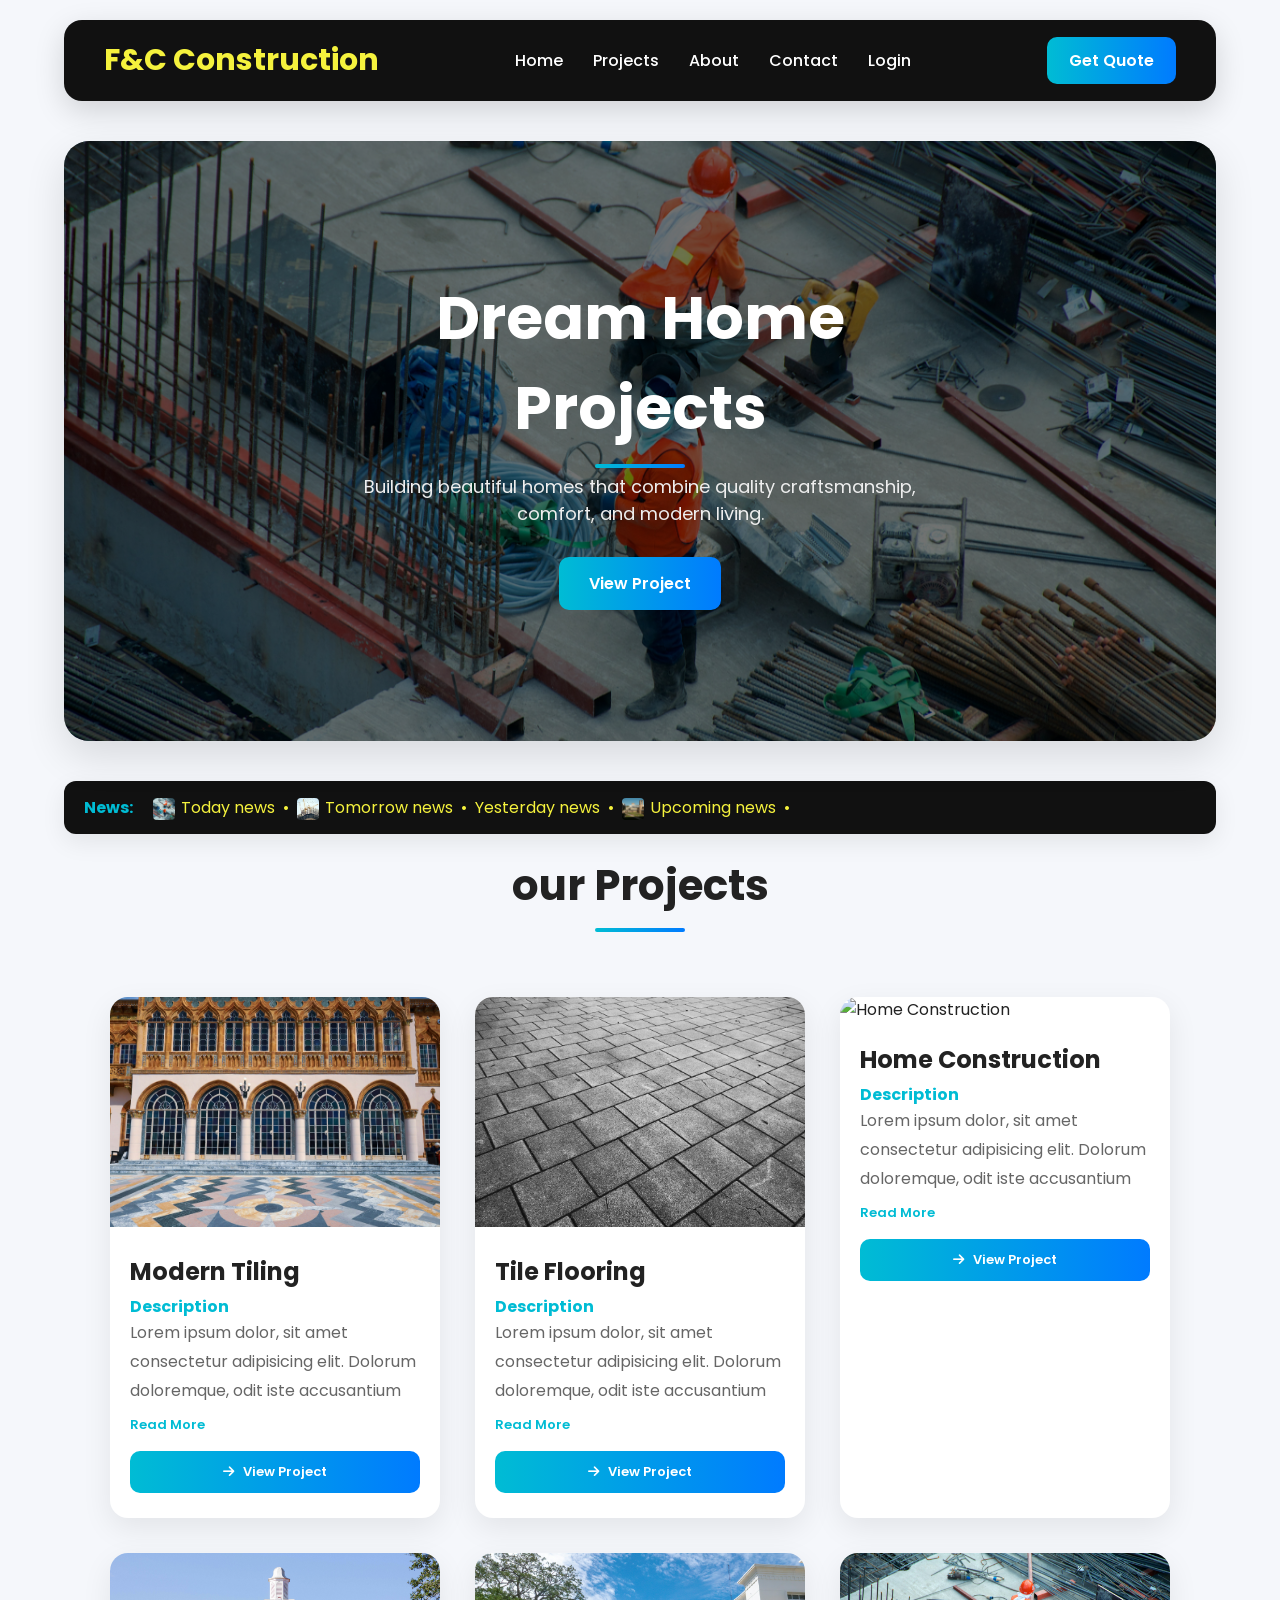
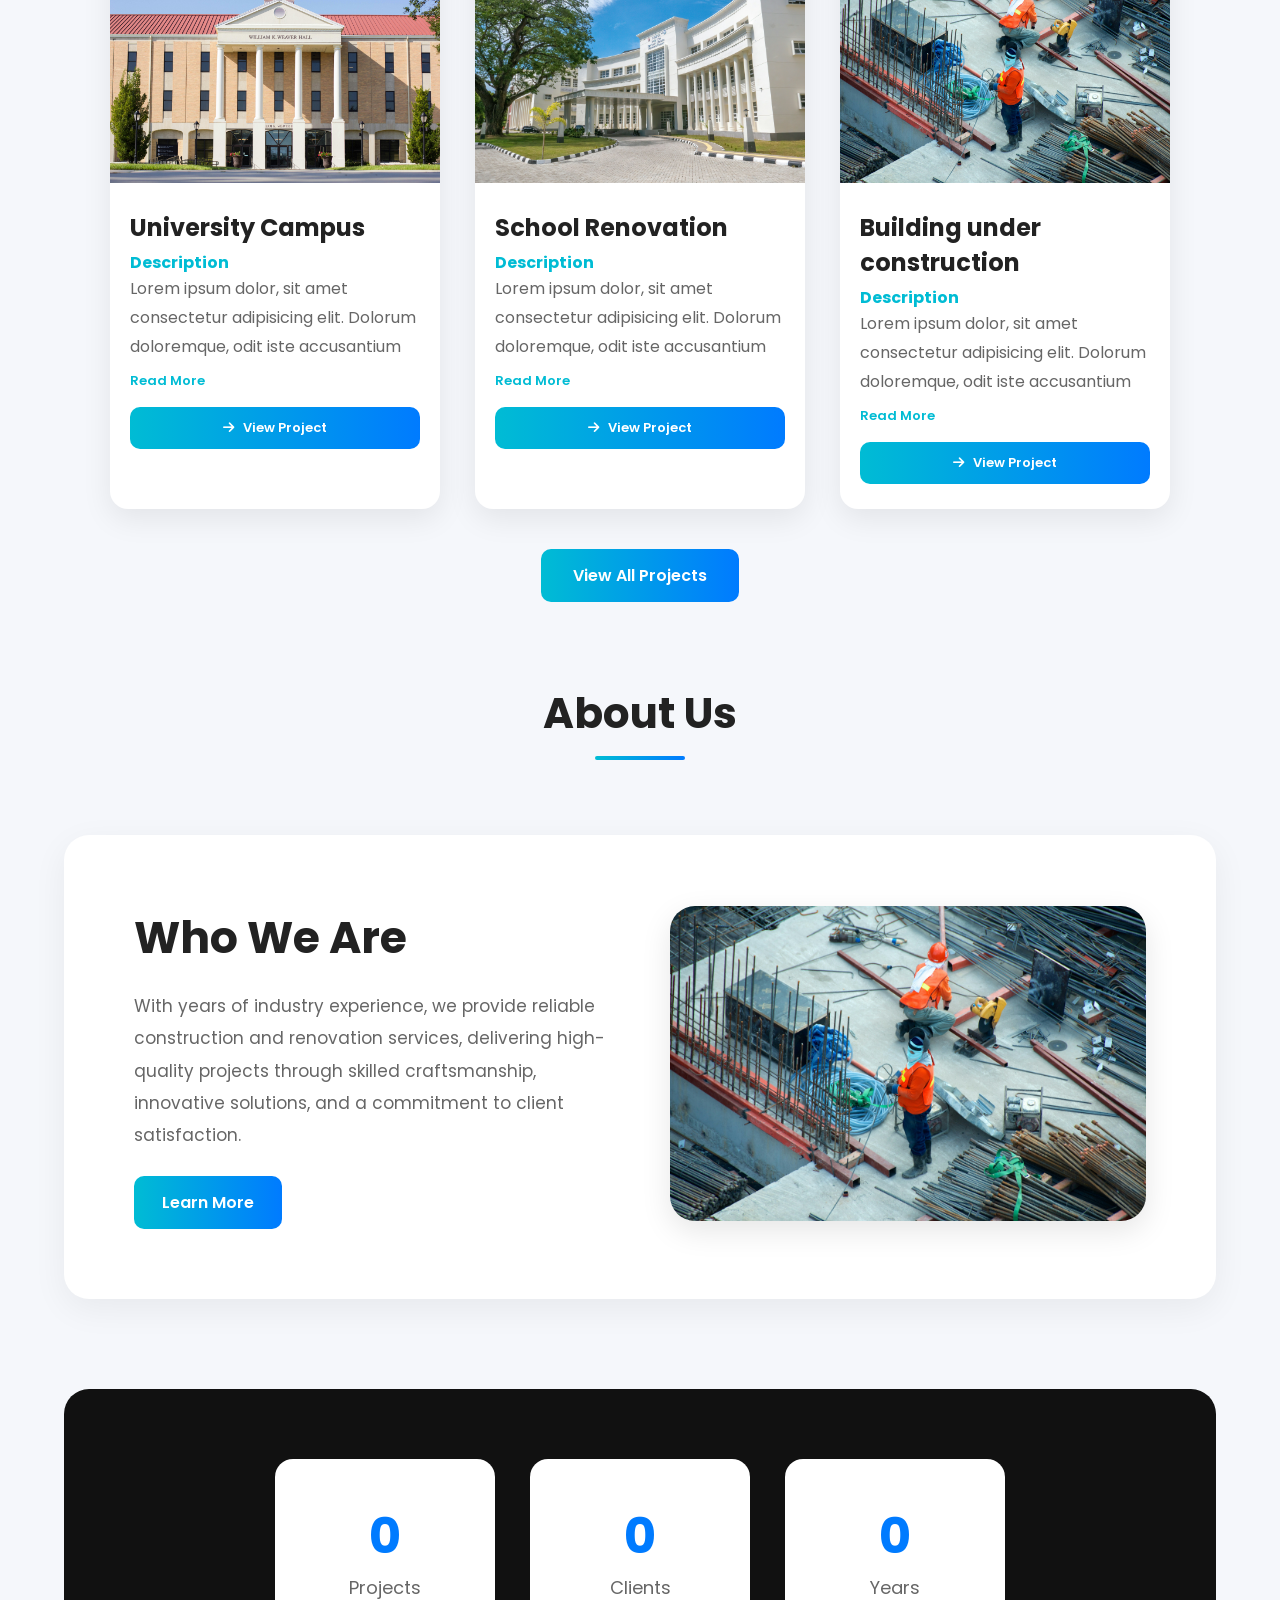
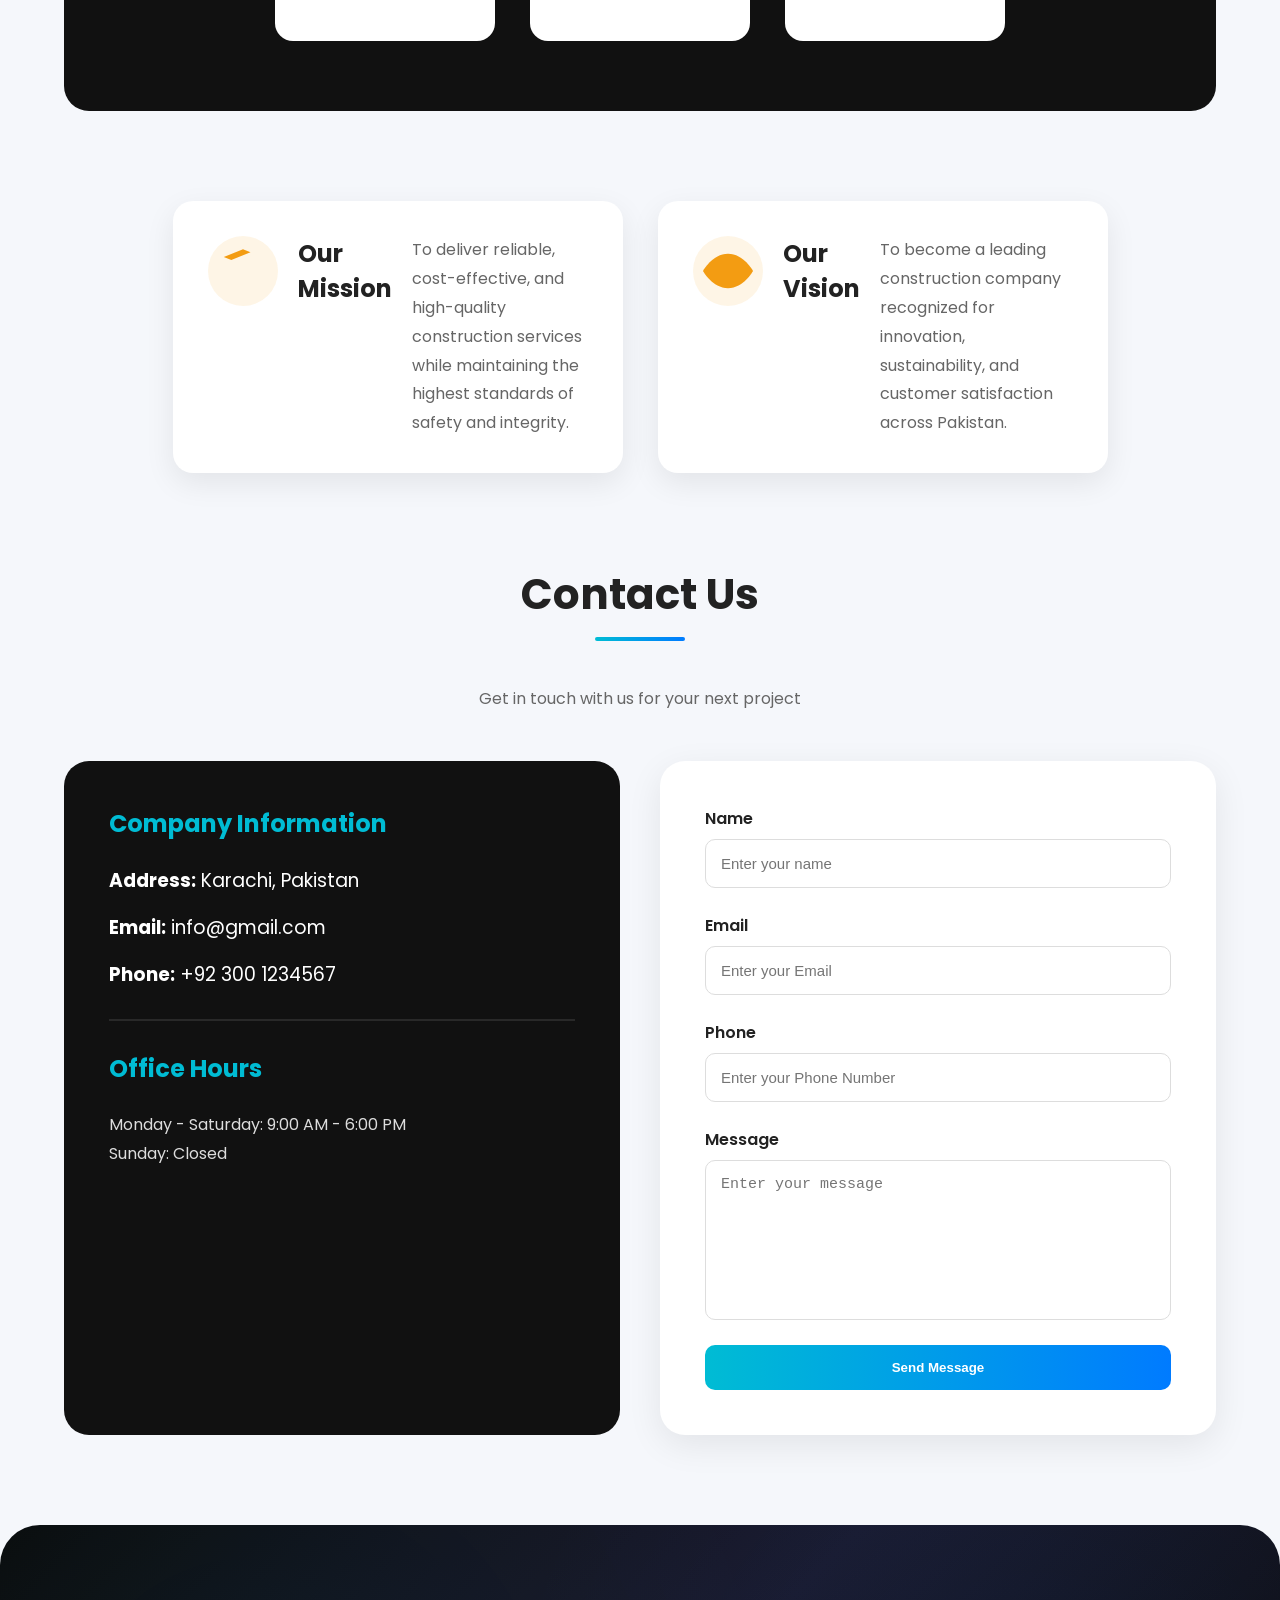
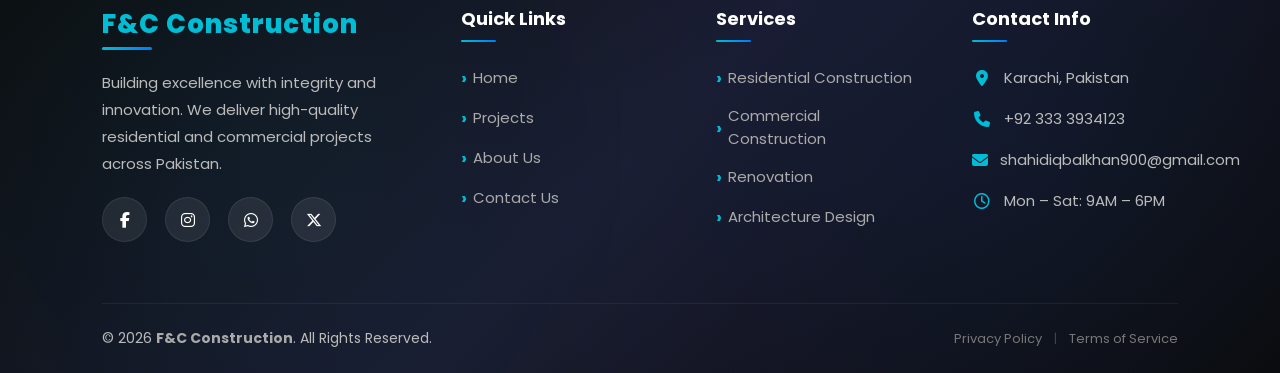
==== commit 0c7fc5f4: "Update index.html" ====
--- a/index.html
+++ b/index.html
@@ -5,7 +5,7 @@
     <meta name="viewport" content="width=device-width, initial-scale=1.0">
     <link rel="stylesheet" href="https://cdnjs.cloudflare.com/ajax/libs/font-awesome/6.5.1/css/all.min.css">
     <link rel="stylesheet" href="css/style.css">
-    <title>Document</title>
+    <title>F&C Company</title>
 </head>
 <body>
    <header class="header">
